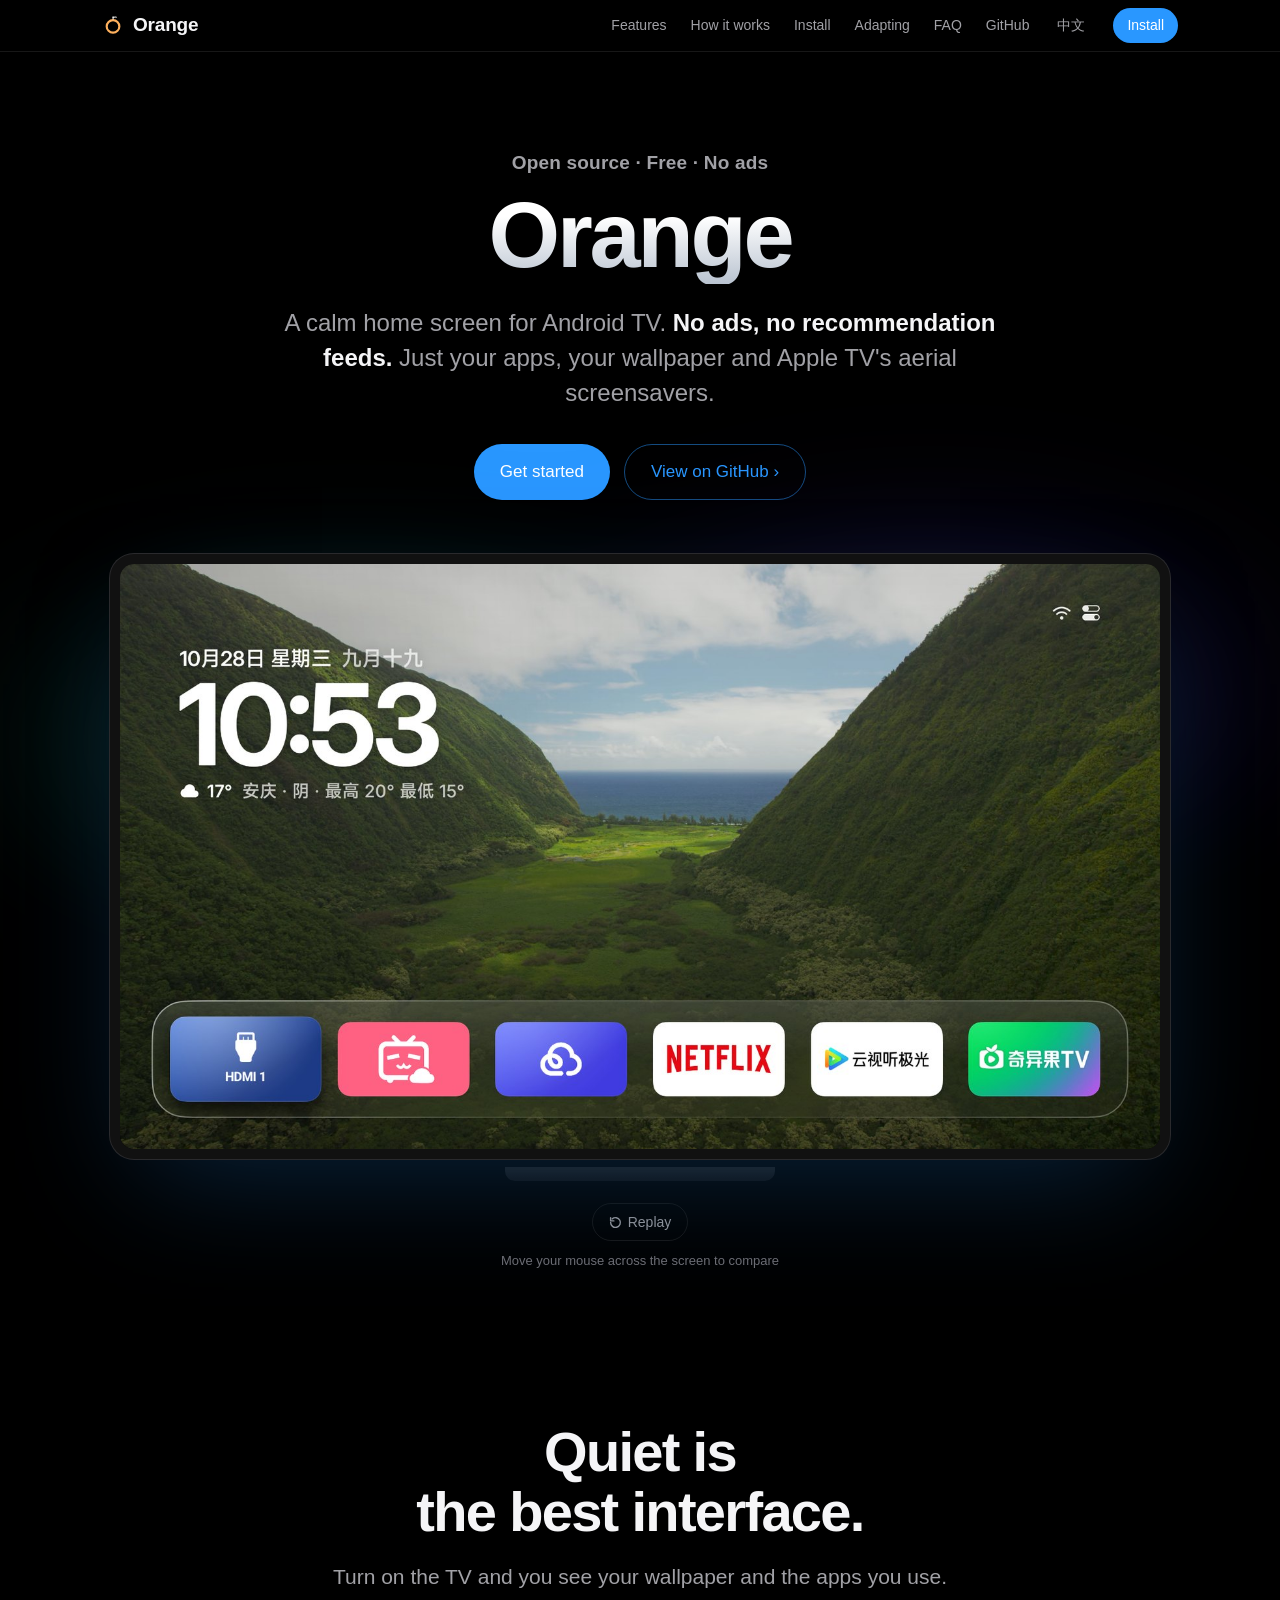
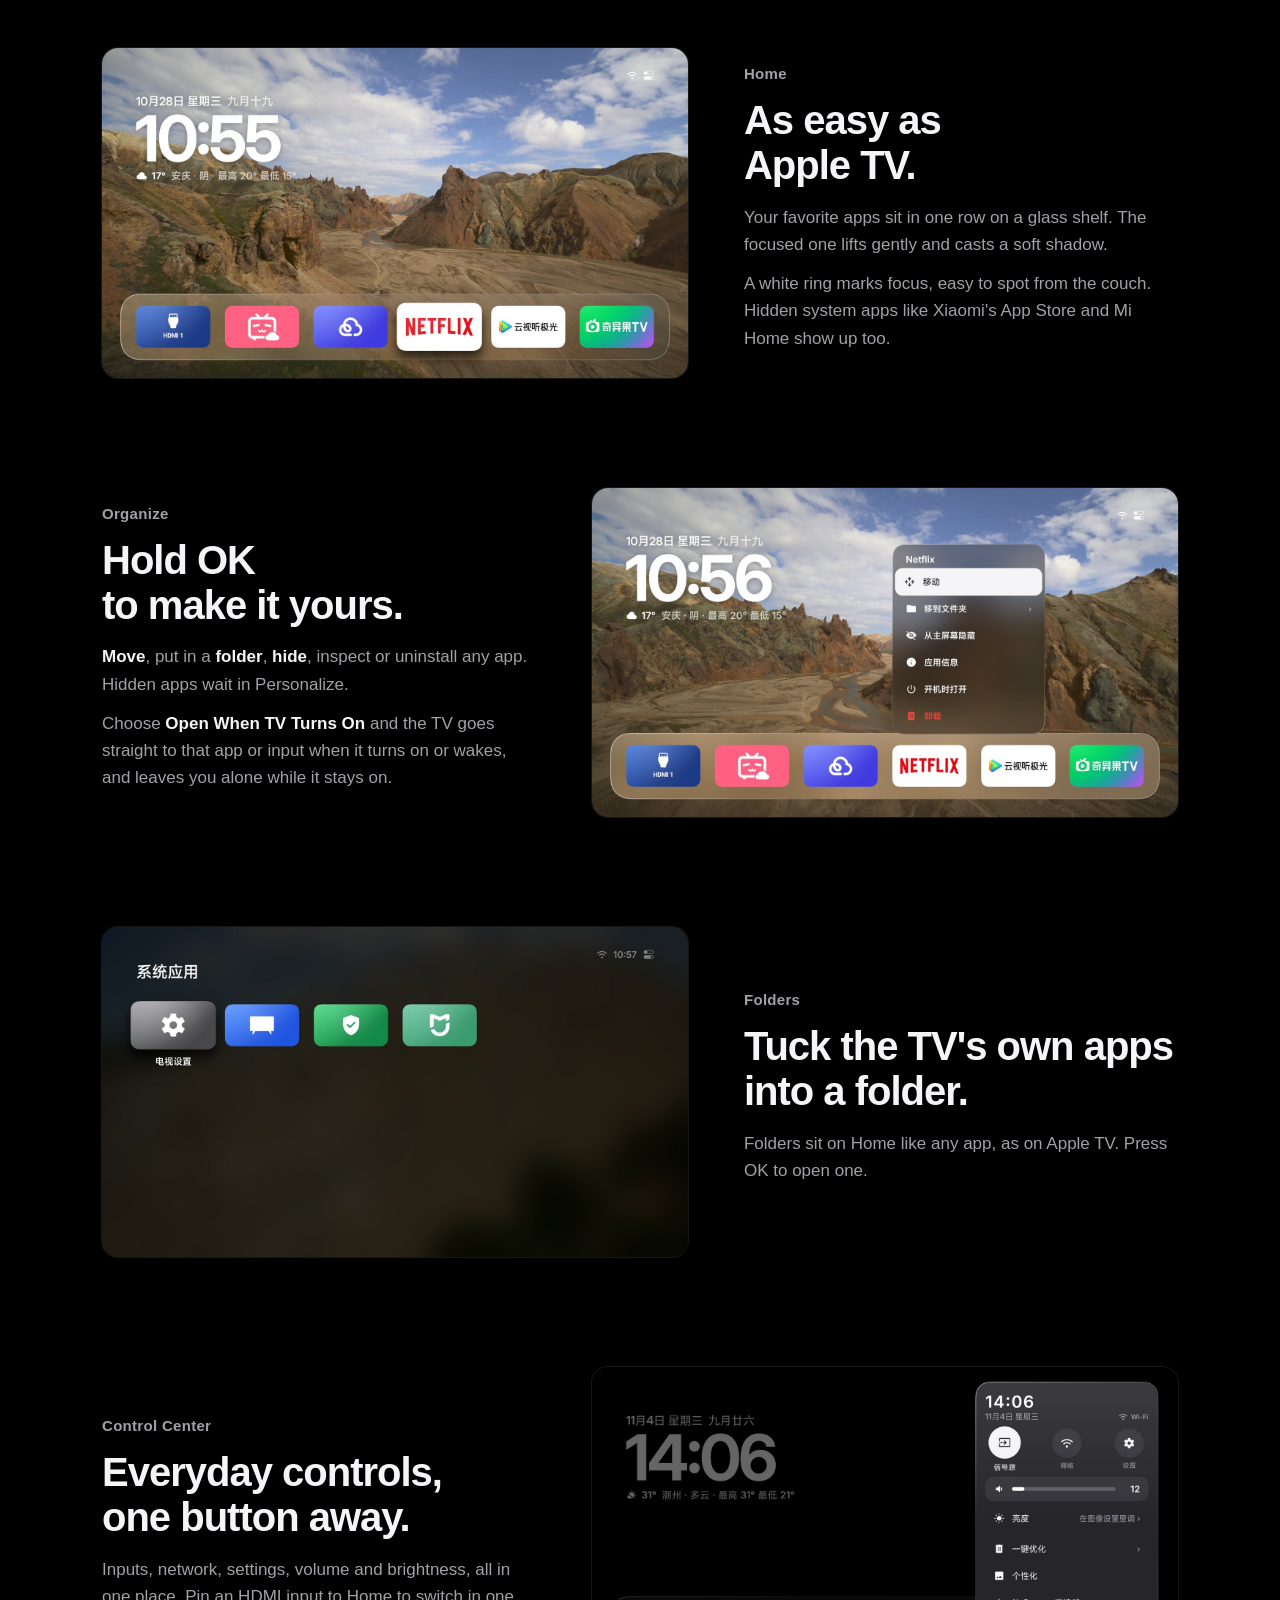
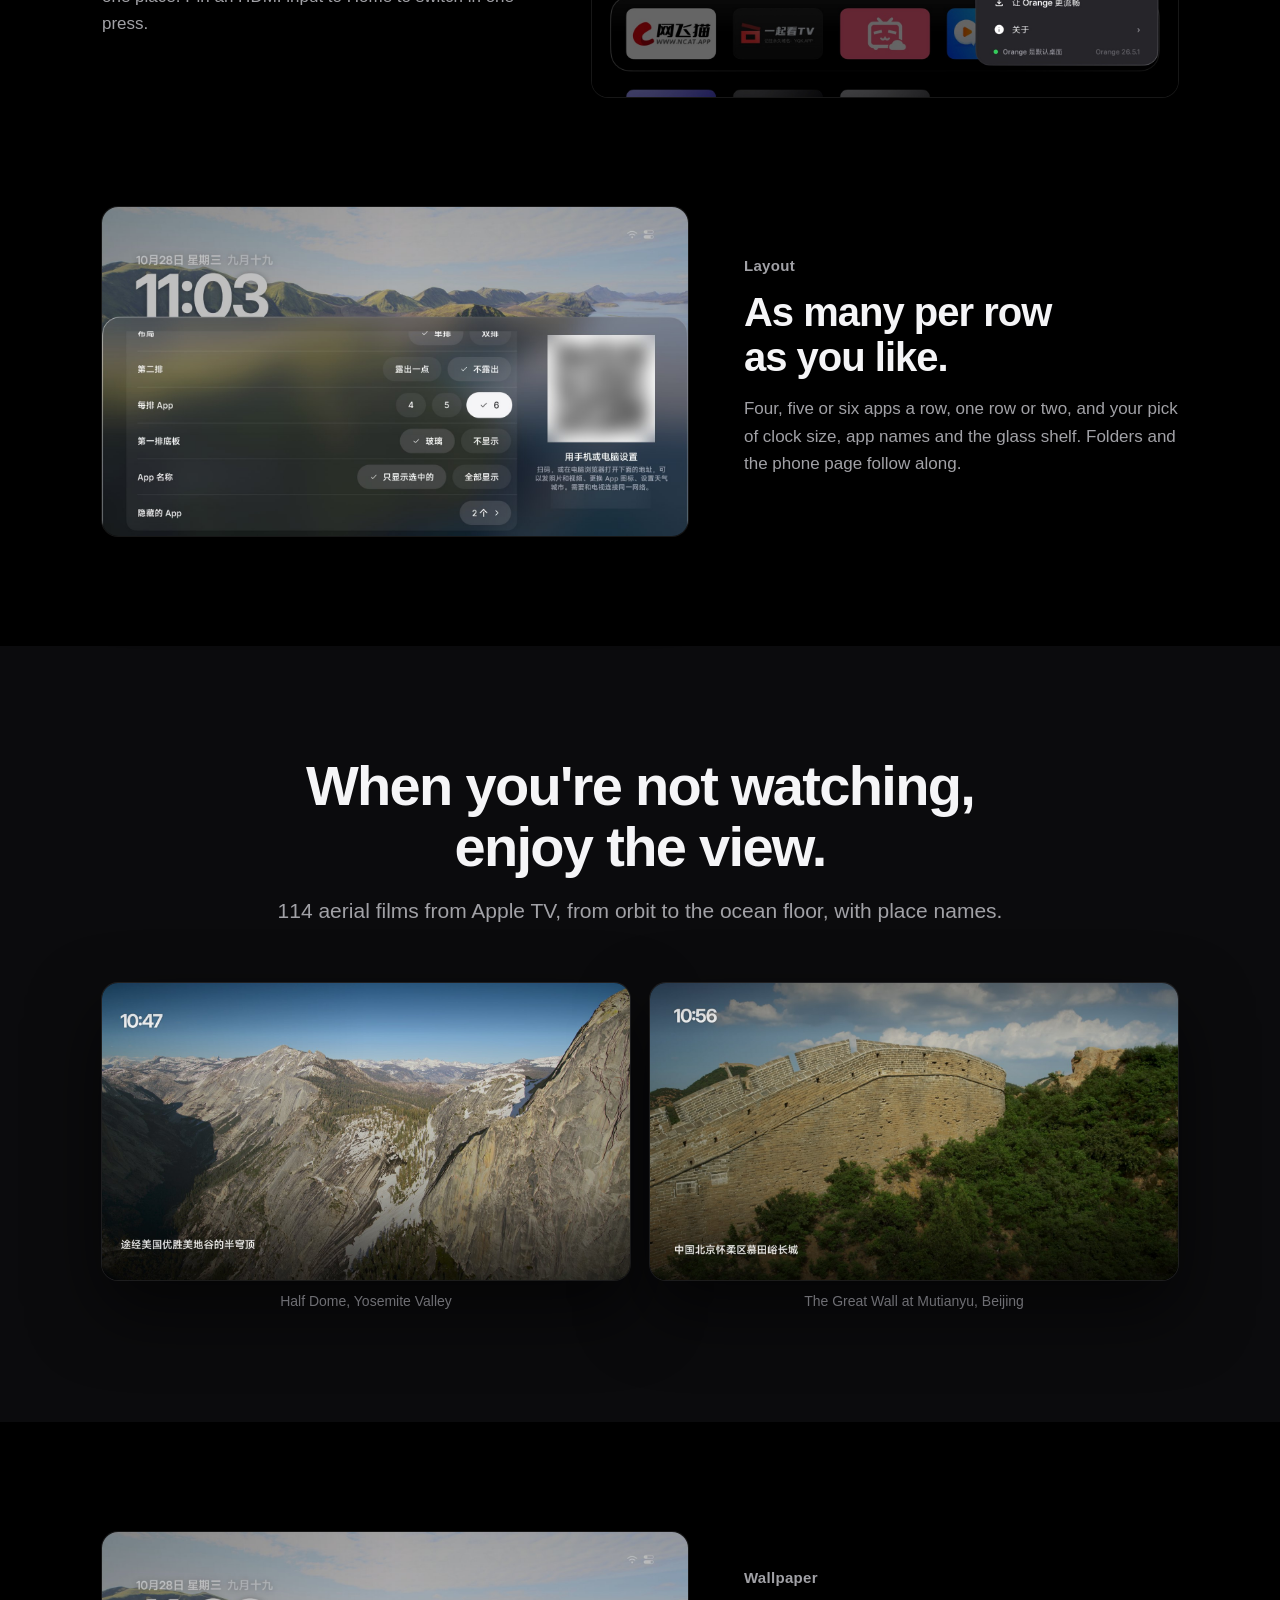
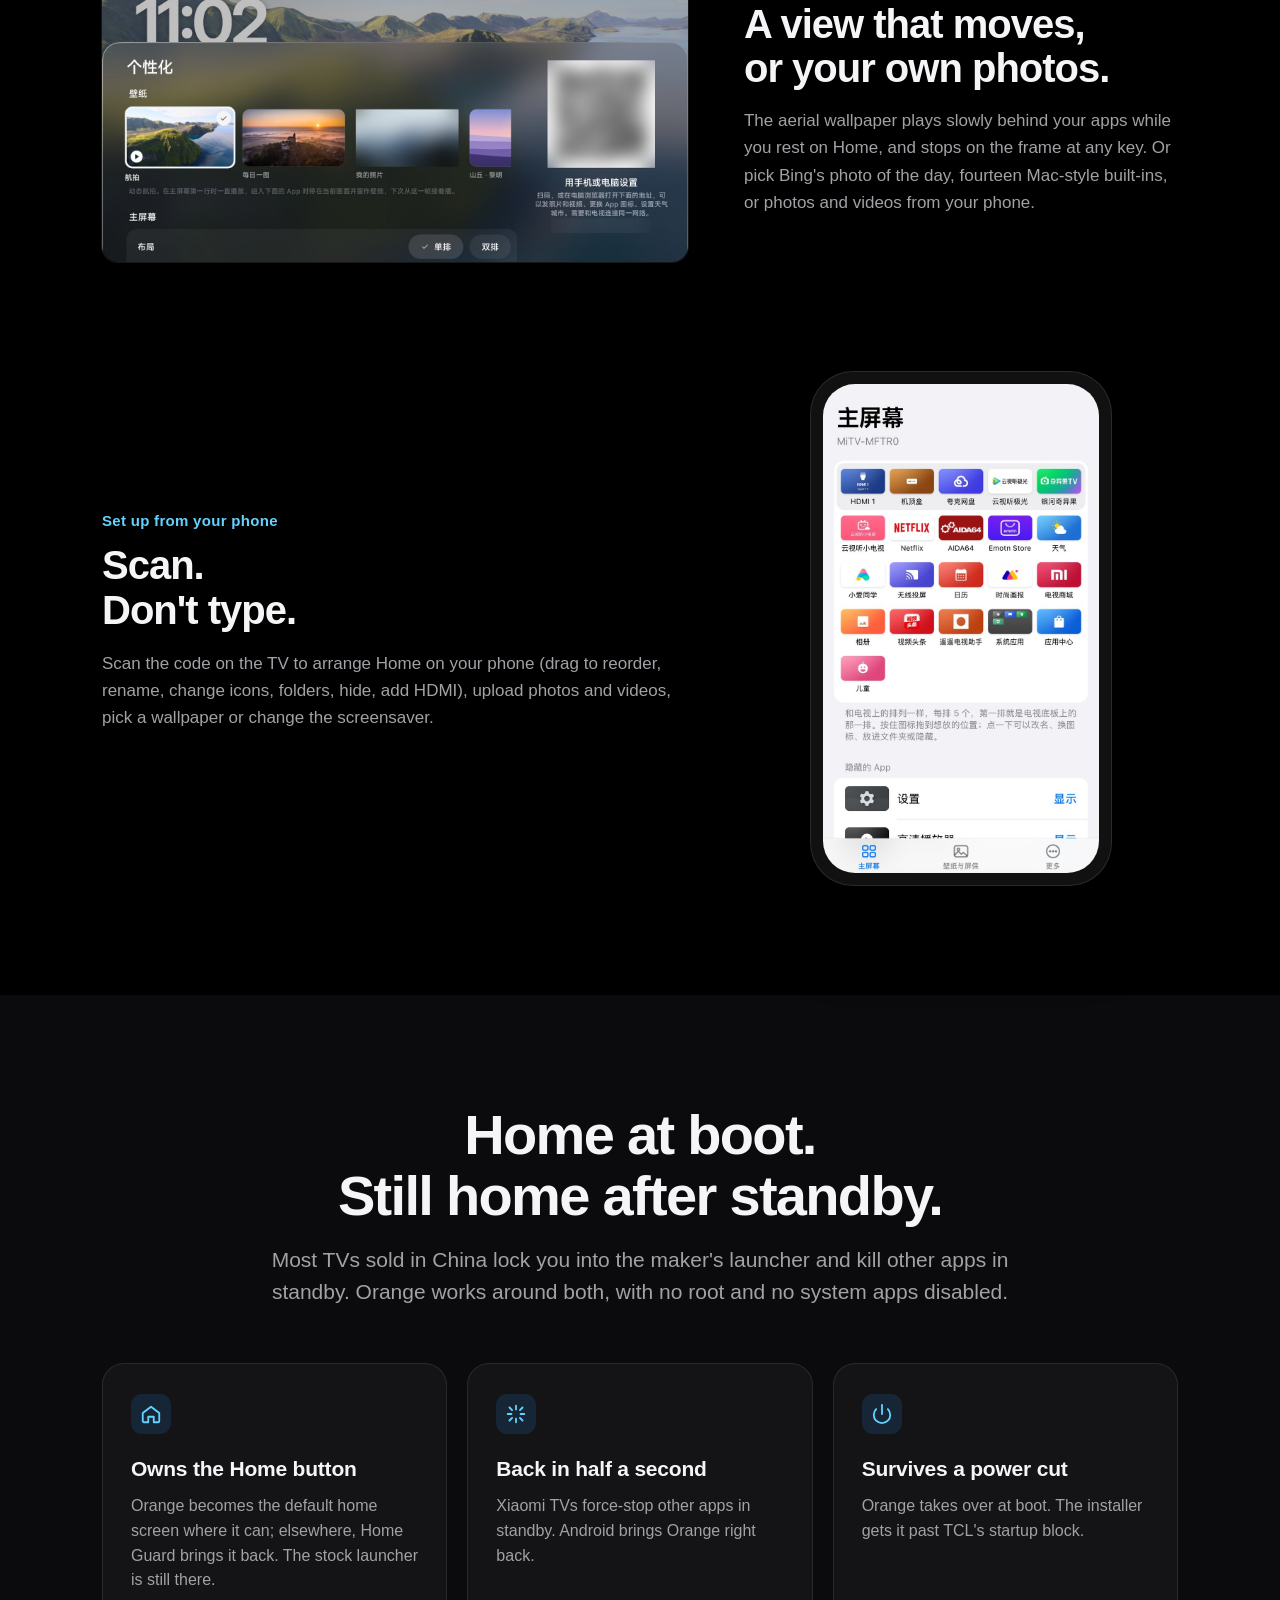
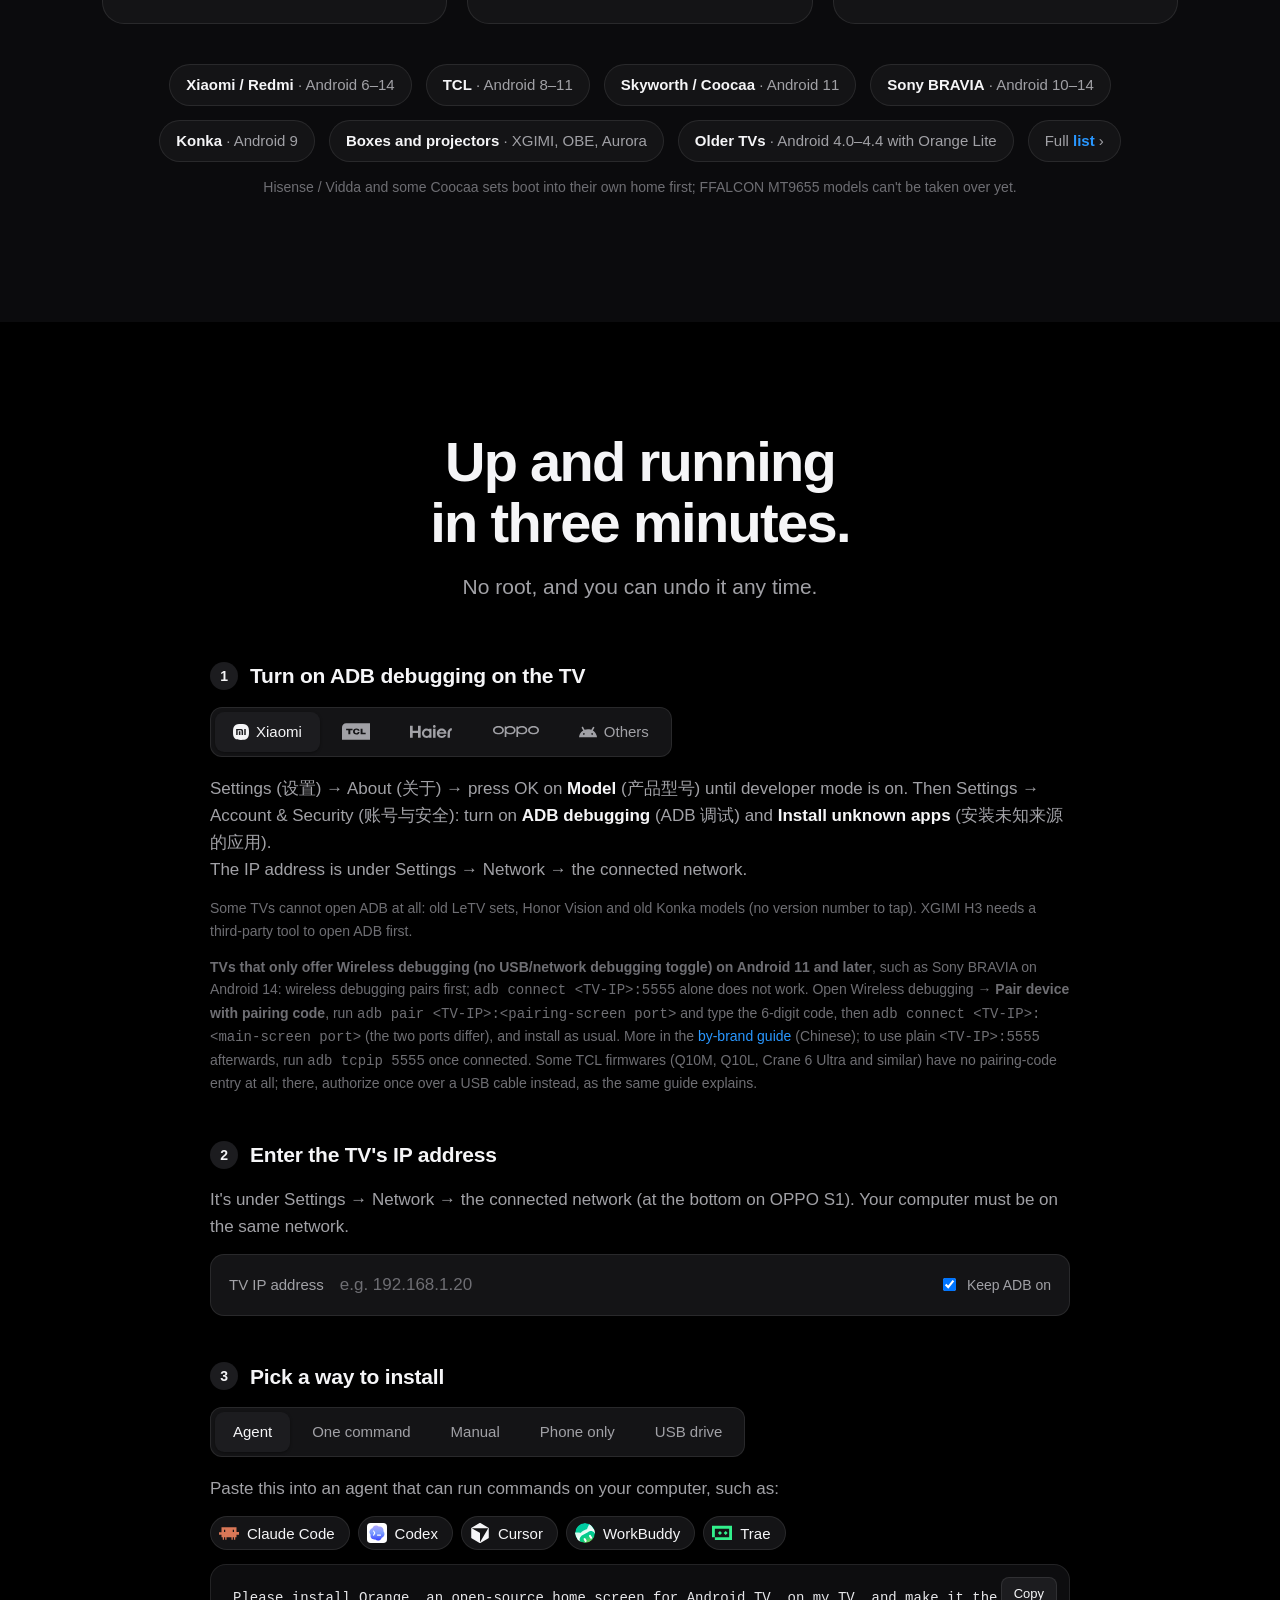
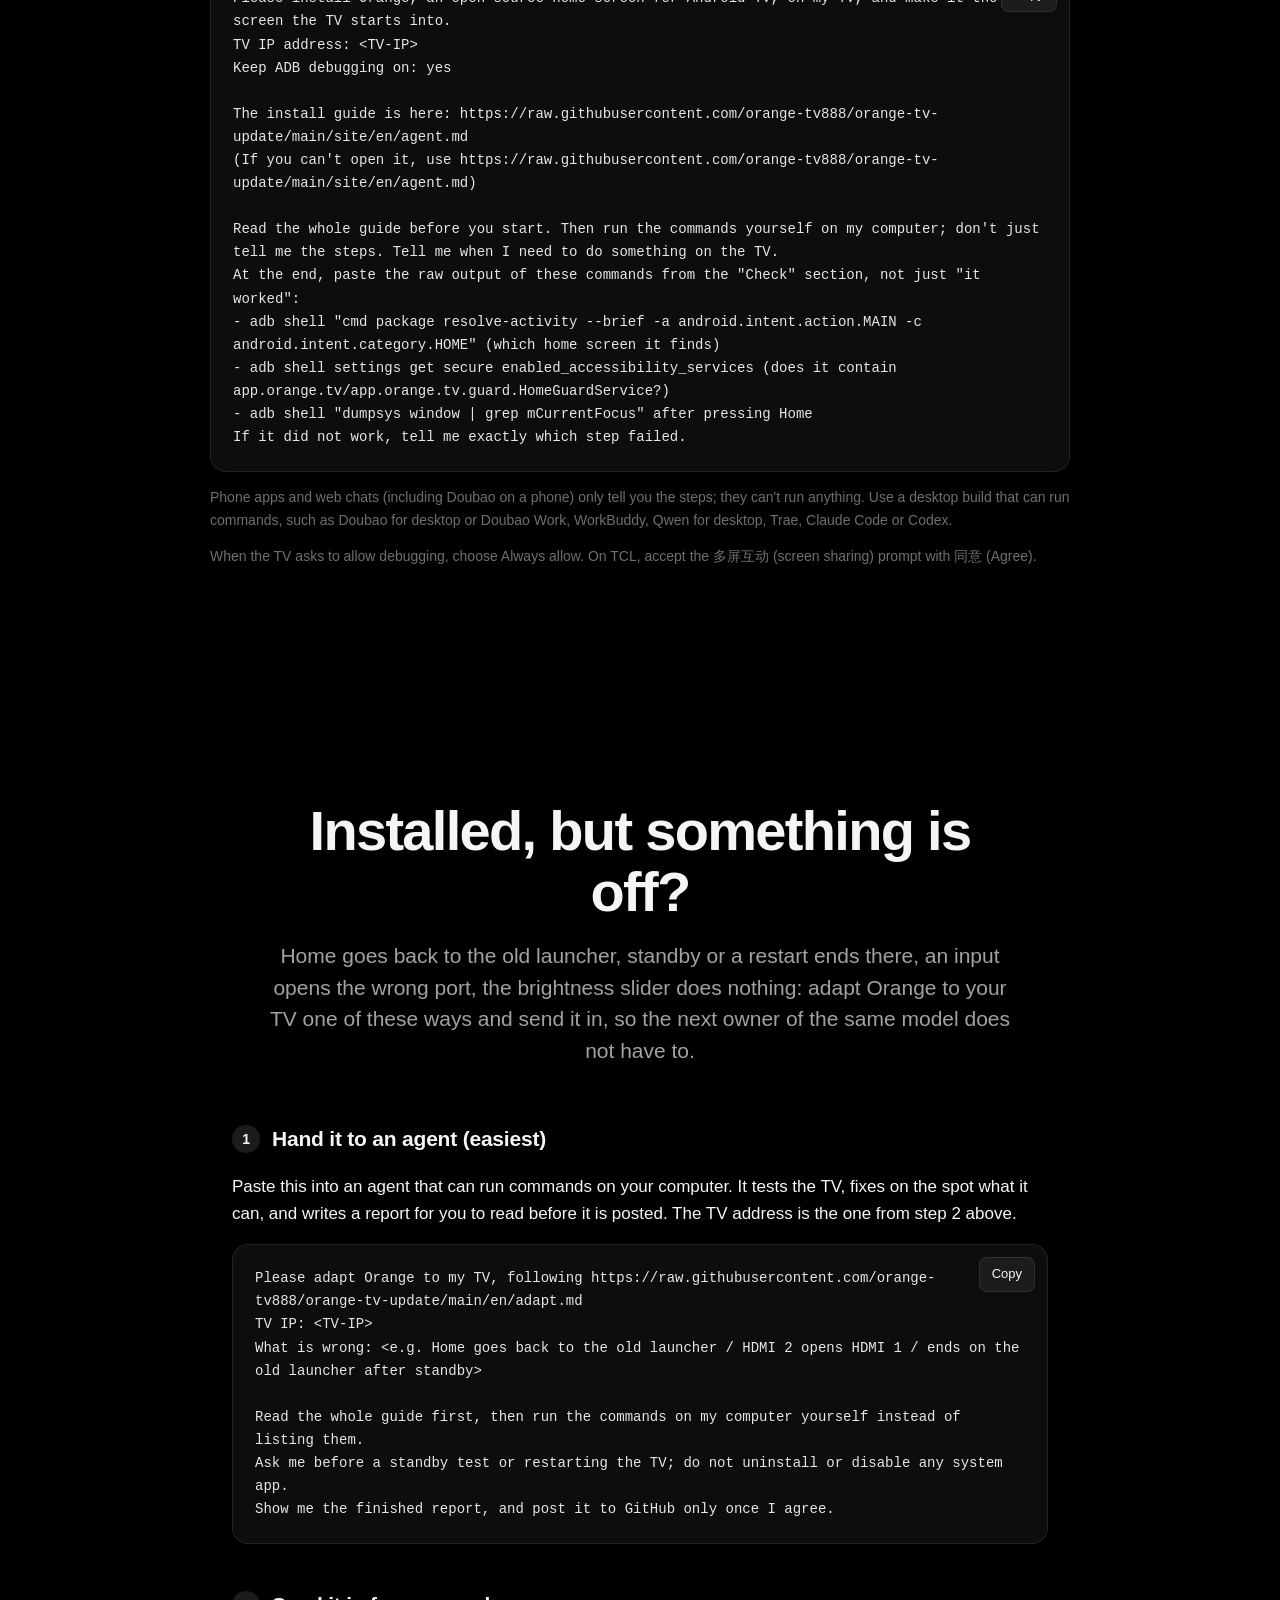
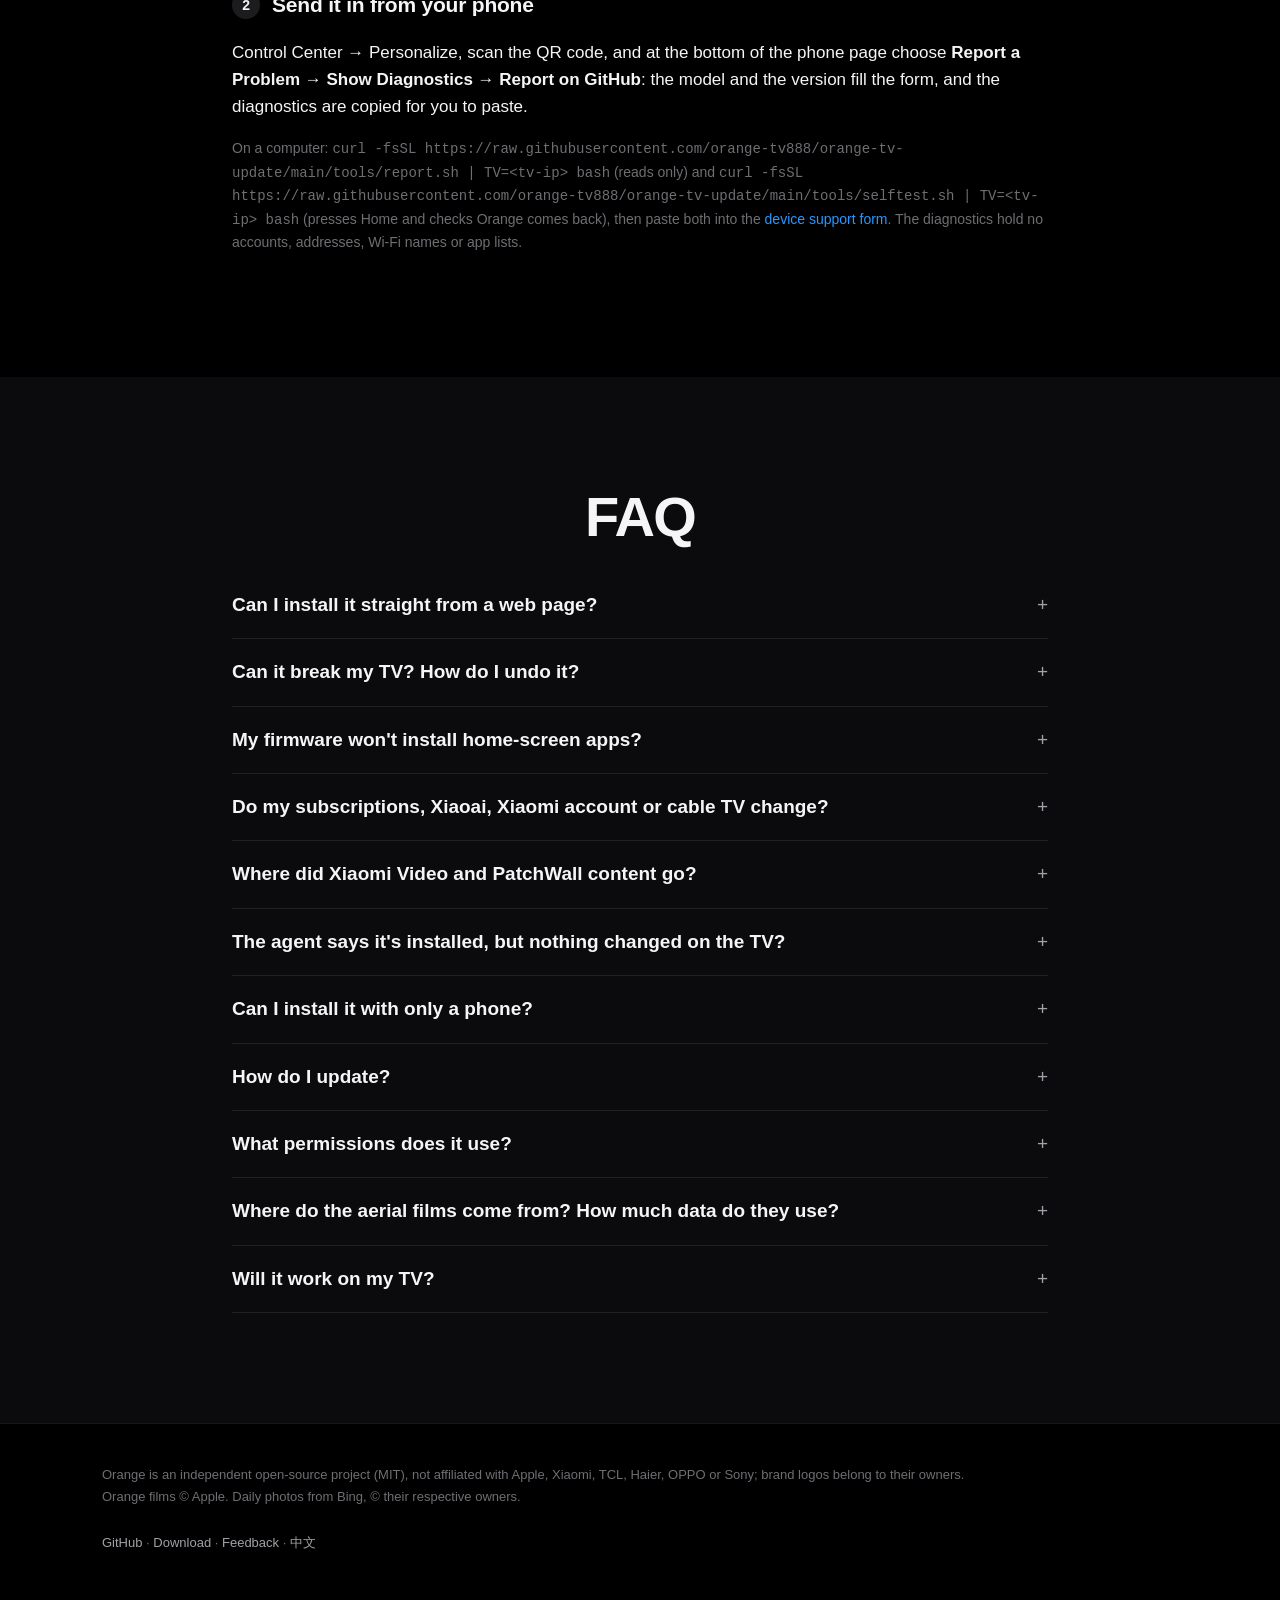
==== site/index.html @ b5b3d574 "Publish Orange: add Release workflow + public install docs and scripts Makes this repository self-co" ====
<!doctype html>
<html lang="zh-CN">
<head>
<meta charset="utf-8">
<meta name="viewport" content="width=device-width, initial-scale=1, viewport-fit=cover">
<script>
  // Open the page in the browser's language, unless the visitor picked one with the switcher.
  (function () {
    if (/bot|crawl|spider|slurp/i.test(navigator.userAgent)) return;
    var saved; try { saved = localStorage.getItem('orange-lang'); } catch (e) {}
    var lang = (navigator.languages && navigator.languages[0]) || navigator.language || '';
    if (saved ? saved === 'en' : !/^zh/i.test(lang)) location.replace('en/' + location.hash);
  })();
</script>
<title>Orange · 给国产电视的一块干净桌面</title>
<meta name="description" content="参照 tvOS 设计的开源 Android TV 桌面。没有广告，没有推荐流，只有你的 App、你的壁纸和航拍屏保。支持小米、TCL、创维、索尼等国产电视和盒子，开机自动接管。">
<meta property="og:title" content="Orange · 给国产电视的一块干净桌面">
<meta property="og:description" content="参照 tvOS 设计的开源电视桌面，没有广告，开机自动接管。">
<meta property="og:image" content="img/home.jpg?v=165">
<meta name="theme-color" content="#000000">
<link rel="icon" href="favicon.svg" type="image/svg+xml">
<link rel="stylesheet" href="style.css?v=12">
</head>
<body>

<nav>
  <div class="wrap">
    <a class="brand" href="#top" aria-label="Orange"><svg width="22" height="22" viewBox="0 0 32 32" aria-hidden="true"><path d="M6.84 18.01a9.19 9.19 0 1 0 18.38 0a9.19 9.19 0 1 0 -18.38 0" fill="none" stroke="#FEB05D" stroke-width="3.14"/><path d="M16.12 7.4V4.07" fill="none" stroke="#EEEDEB" stroke-width="1.68" stroke-linecap="round"/><path d="M16.12 5.01c.76-.47 1.88-.6 2.99-.6.89 0 1.47.09 1.78.2" fill="none" stroke="#EEEDEB" stroke-width="1.68" stroke-linecap="round"/></svg> Orange</a>
    <div class="links">
      <a href="#features">功能</a>
      <a href="#how">接管原理</a>
      <a href="#install">安装</a>
      <a href="#adapt">适配</a>
      <a href="#faq">常见问题</a>
      <a href="voices/">用户评价</a>
      <a href="https://github.com/orange-tv888/orange-tv-update">GitHub</a>
    </div>
    <a class="lang" href="en/" data-lang="en" hreflang="en" lang="en">English</a>
    <a class="cta" href="#install">安装</a>
  </div>
</nav>

<header class="hero" id="top">
  <div class="wrap">
    <p class="eyebrow">开源 · 免费 · 无广告</p>
    <h1>Orange</h1>
    <p class="lede">给国产电视的一块干净桌面。<strong>没有广告，没有推荐流</strong>，只有你的 App、壁纸和 Apple TV 航拍屏保。</p>
    <div class="actions">
      <a class="btn primary" href="#install">开始安装</a>
      <a class="btn ghost" href="https://github.com/orange-tv888/orange-tv-update">在 GitHub 查看 ›</a>
    </div>
    <div class="tv reveal">
      <div class="glow"></div>
      <div class="screen compare" id="compare" role="slider" tabindex="0" aria-label="电视自带的桌面和 Orange 的对比，左右移动查看" aria-valuemin="0" aria-valuemax="100" aria-valuenow="0">
        <img class="before" src="img/stock-xiaomi.jpg?v=3" alt="电视自带的桌面：满屏剧集推荐、会员和限免角标" width="1600" height="900">
        <div class="after"><img src="img/home.jpg?v=165" alt="Orange 首页：夏威夷威马努山谷的航拍壁纸，玻璃底板上一排六个 App" width="1600" height="900"></div>
        <div class="divider" aria-hidden="true"><span class="knob"><svg width="20" height="20" viewBox="0 0 24 24" fill="none" stroke="currentColor" stroke-width="2.4" stroke-linecap="round" stroke-linejoin="round"><path d="M9 6l-6 6 6 6M15 6l6 6-6 6"/></svg></span></div>
      </div>
      <div class="stand"></div>
      <div class="compare-legend">
        <button type="button" class="replay"><svg width="13" height="13" viewBox="0 0 24 24" fill="none" stroke="currentColor" stroke-width="2.6" stroke-linecap="round" stroke-linejoin="round" aria-hidden="true"><path d="M3 12a9 9 0 1 0 3-6.7"/><path d="M3 3v6h6"/></svg>再看一遍</button>
        <span class="compare-hint">在画面上左右移动鼠标对比</span>
      </div>
    </div>
  </div>
</header>

<section id="features">
  <div class="wrap">
    <div class="head reveal">
      <h2>安静，<br>是最好的界面。</h2>
      <p>打开电视，只有壁纸和你常用的 App。</p>
    </div>

    <div class="feature reveal">
      <div class="shot"><img src="img/focus.jpg?v=165" alt="冰岛兰德曼纳劳卡的航拍壁纸前，第一排选中了 Netflix" loading="lazy" width="1600" height="900"></div>
      <div>
        <p class="kicker">首页</p>
        <h3>像 Apple TV<br>一样顺手。</h3>
        <p>常用的 App 排成一排，放在玻璃底板上。选中时轻轻浮起，下面有一层阴影。</p>
        <p>选中的 App 有一圈白边，坐在沙发上也看得清。「应用中心」「米家」这类藏起来的系统 App 也都在。</p>
      </div>
    </div>

    <div class="feature flip reveal">
      <div class="shot"><img src="img/menu.jpg?v=165" alt="长按菜单：移动、移到文件夹、从主屏幕隐藏、应用信息、开机时打开、卸载" loading="lazy" width="1600" height="900"></div>
      <div>
        <p class="kicker">整理</p>
        <h3>长按一下，<br>想怎么排就怎么排。</h3>
        <p>长按 OK 键：<strong>移动</strong>、<strong>移到文件夹</strong>、<strong>隐藏</strong>、查看信息、卸载。隐藏的 App 可以在「个性化」里找回。</p>
        <p>选「<strong>开机时打开</strong>」，电视开机或待机醒来就直接进这个 App 或信号源，一直开着时不会再跳。</p>
      </div>
    </div>

    <div class="feature reveal">
      <div class="shot"><img src="img/folder.jpg?v=165" alt="打开的文件夹：系统应用" loading="lazy" width="1600" height="900"></div>
      <div>
        <p class="kicker">文件夹</p>
        <h3>系统自带的 App，<br>收进一个文件夹。</h3>
        <p>和 Apple TV 一样，文件夹放在首页里，按一下打开。</p>
      </div>
    </div>

    <div class="feature flip reveal">
      <div class="shot"><img src="img/control-center.jpg?v=165" alt="控制中心：信号源、网络、设置、音量和亮度" loading="lazy" width="1600" height="900"></div>
      <div>
        <p class="kicker">控制中心</p>
        <h3>常用开关，<br>一键就到。</h3>
        <p>信号源、网络、设置、音量、亮度都在这里。HDMI 还能固定到首页，一键切换。</p>
      </div>
    </div>

    <div class="feature reveal">
      <div class="shot"><img src="img/columns.jpg?v=165" alt="个性化的主屏幕设置：每排 App 选了 6 个" loading="lazy" width="1600" height="900"></div>
      <div>
        <p class="kicker">布局</p>
        <h3>一排放几个，<br>你说了算。</h3>
        <p>每排 4、5 或 6 个 App，单排或双排，时钟大小、App 名称、第一排底板也都能改。文件夹和手机上的整理页跟着一起变。</p>
      </div>
    </div>
  </div>
</section>

<section class="alt">
  <div class="wrap">
    <div class="head reveal">
      <h2>空闲的时候，<br>把客厅交给风景。</h2>
      <p>114 段 Apple TV 航拍影片，从太空到海底，还会标出地名。</p>
    </div>
    <div class="gallery reveal">
      <figure>
        <div class="shot"><img src="img/screensaver-aerial.jpg?v=165" alt="航拍屏保：途经美国优胜美地谷的半穹顶" loading="lazy" width="1600" height="900"></div>
        <figcaption>美国优胜美地谷的半穹顶</figcaption>
      </figure>
      <figure>
        <div class="shot"><img src="img/screensaver-aerial-2.jpg?v=165" alt="航拍屏保：中国北京怀柔区慕田峪长城" loading="lazy" width="1600" height="900"></div>
        <figcaption>北京怀柔慕田峪长城</figcaption>
      </figure>
    </div>
  </div>
</section>

<section>
  <div class="wrap">
    <div class="feature reveal">
      <div class="shot"><img src="img/wallpaper.jpg?v=165" alt="个性化面板：壁纸选了航拍" loading="lazy" width="1600" height="900"></div>
      <div>
        <p class="kicker">壁纸</p>
        <h3>会动的风景，<br>或者你的照片。</h3>
        <p>航拍壁纸停在主屏幕时在 App 后面慢慢播放，按任意键停在当前画面。也可以选必应每日一图、14 张 Mac 风格的内置壁纸，或者从手机传的照片和视频。</p>
      </div>
    </div>
    <div class="phone-row reveal" style="margin-top:110px">
      <div>
        <p class="kicker">用手机设置</p>
        <h3 class="sub">扫一下，<br>不用遥控器打字。</h3>
        <p class="muted">扫电视上的二维码，在手机上整理主屏幕（拖动排序、改名、换图标、文件夹、隐藏、加 HDMI），还能传照片和视频、选壁纸、换屏保。</p>
      </div>
      <div class="phone"><img src="img/phone.jpg?v=147" alt="手机设置页的主屏幕标签：和电视一样的图标网格" loading="lazy" width="780" height="1384"></div>
    </div>
  </div>
</section>

<section class="alt" id="how">
  <div class="wrap">
    <div class="head reveal">
      <h2>开机就是它。<br>待机也赶不走。</h2>
      <p>国产电视只认自家桌面，待机还会清理第三方 App。Orange 不用 root，也不停用系统应用。</p>
    </div>
    <div class="grid3 reveal">
      <div class="tile">
        <div class="ic"><svg width="22" height="22" viewBox="0 0 24 24" fill="none" stroke="currentColor" stroke-width="2" stroke-linecap="round" stroke-linejoin="round"><path d="M3 11l9-7 9 7v9a1 1 0 0 1-1 1h-5v-6h-6v6H4a1 1 0 0 1-1-1z"/></svg></div>
        <h4>接管 HOME 键</h4>
        <p>能设成默认桌面就设；不行就由桌面守护把它拉回来。原来的桌面也还在。</p>
      </div>
      <div class="tile">
        <div class="ic"><svg width="22" height="22" viewBox="0 0 24 24" fill="none" stroke="currentColor" stroke-width="2" stroke-linecap="round" stroke-linejoin="round"><path d="M12 3v4M12 17v4M4.9 4.9l2.8 2.8M16.3 16.3l2.8 2.8M3 12h4M17 12h4M4.9 19.1l2.8-2.8M16.3 7.7l2.8-2.8"/></svg></div>
        <h4>被杀后 0.5 秒复活</h4>
        <p>小米待机会强停第三方 App，Orange 会马上被系统拉起来。</p>
      </div>
      <div class="tile">
        <div class="ic"><svg width="22" height="22" viewBox="0 0 24 24" fill="none" stroke="currentColor" stroke-width="2" stroke-linecap="round" stroke-linejoin="round"><path d="M12 2v10"/><path d="M18.4 6.6a9 9 0 1 1-12.8 0"/></svg></div>
        <h4>断电重启也是它</h4>
        <p>开机自动接管。TCL 的自启拦截，安装脚本会帮你放行。</p>
      </div>
    </div>
    <div class="devices reveal">
      <span class="chip"><b>小米 / Redmi</b> · Android 6–14</span>
      <span class="chip"><b>TCL</b> · Android 8–11</span>
      <span class="chip"><b>创维 / 酷开</b> · Android 11</span>
      <span class="chip"><b>索尼 BRAVIA</b> · Android 10–14</span>
      <span class="chip"><b>康佳</b> · Android 9</span>
      <span class="chip"><b>盒子和投影仪</b> · 极米、大眼橙、极光盒子</span>
      <span class="chip"><b>老电视</b> · Android 4.0–4.4 用 Orange Lite</span>
      <a class="chip chip-link" href="https://github.com/orange-tv888/orange-tv-update#支持的机型">完整<b>机型列表</b> ›</a>
    </div>
    <p class="note devices-note reveal">海信 / Vidda 和部分酷开开机会先进原桌面，雷鸟 MT9655 机型暂时接管不了。</p>
  </div>
</section>

<section id="install">
  <div class="wrap">
    <div class="head reveal">
      <h2>三分钟装好。</h2>
      <p>不用 root，随时能还原。</p>
    </div>

    <div class="install reveal">
      <h3 class="step"><span>1</span>在电视上打开 ADB 调试</h3>
      <div class="tabs" role="tablist" data-tabs="brand">
        <button role="tab" aria-selected="true" data-tab="xiaomi"><i class="logo xiaomi" aria-hidden="true"></i>小米</button>
        <button role="tab" aria-selected="false" data-tab="tcl" aria-label="TCL"><i class="logo tcl" aria-hidden="true"></i></button>
        <button role="tab" aria-selected="false" data-tab="haier" aria-label="海尔"><i class="logo haier" aria-hidden="true"></i></button>
        <button role="tab" aria-selected="false" data-tab="oppo" aria-label="OPPO"><i class="logo oppo" aria-hidden="true"></i></button>
        <button role="tab" aria-selected="false" data-tab="other"><i class="logo android" aria-hidden="true"></i>其他</button>
      </div>
      <div class="panel on" data-panel="xiaomi"><p>设置 → 关于 → 连续按 <b>产品型号</b>，进入开发者模式；再到 设置 → 账号与安全，打开 <b>ADB 调试</b> 和 <b>安装未知来源的应用</b>。<br>IP 在 设置 → 网络 → 已连接的网络 里。</p></div>
      <div class="panel" data-panel="tcl"><p>设置 → 关于 → <b>本机信息</b>，快速按遥控器 <b>上下左右</b>，在底部出现的「更多」里打开 <b>ADB</b>。<br>IP 在 设置 → 网络 → 已连接的网络 里。</p></div>
      <div class="panel" data-panel="haier"><p>按<b>电视机身上</b>的信号源键，弹出信号源菜单后，用遥控器按 <b>左左上右</b>，进入「海尔工厂菜单」，把 <b>ADB 调试开关</b> 设为开。只改这一项，别动其他选项。<br>IP 在 设置 → 网络 → 已连接的网络 里。</p></div>
      <div class="panel" data-panel="oppo"><p>设置 → 系统 → 关于本机 → <b>设备型号</b>，按 <b>上上右右</b> 再按确认；然后到 设置 → 系统 → <b>开发者选项</b>，打开 <b>USB 调试</b>（有的机型叫「ADB 调试」）。<br>IP 在 设置 → 网络 → 已连接的网络 <b>最下面</b>。</p></div>
      <div class="panel" data-panel="other"><p>设置 → 设备偏好设置 → 关于 → 连按 <b>内部版本号</b>（Build，不是「Android 版本」）7 次，再在开发者选项里打开 <b>USB 调试</b>。<br>IP 在 设置 → 网络 → 已连接的网络 里。</p></div>
      <p class="note">老乐视、荣耀智慧屏、老康佳（看不到版本号）等机型打不开 ADB。极米 H3 需先用第三方工具打开 ADB，见机型说明。</p>
      <p class="note"><b>只有无线调试、没有 USB 调试 / 网络调试（ADB 调试）开关的 Android 11+ 电视</b>（例如索尼 BRAVIA 的 Android 14）：第一次要先配对，不能直接 <code>adb connect &lt;电视IP&gt;:5555</code>。打开 无线调试 → <b>使用配对码配对设备</b>，运行 <code>adb pair &lt;电视IP&gt;:&lt;配对屏端口&gt;</code> 并输入 6 位配对码，再 <code>adb connect &lt;电视IP&gt;:&lt;无线调试主页端口&gt;</code>（两组端口不一样），然后照常安装。详见 <a href="https://github.com/orange-tv888/orange-tv-update/blob/main/docs/devices/adb-by-brand.md">分品牌说明</a>；装好后想以后直接用 <code>&lt;电视IP&gt;:5555</code>，连上时再运行一次 <code>adb tcpip 5555</code>。部分 TCL 固件（Q10M、Q10L、鹤 6 Ultra 等）没有配对码入口，只能先用数据线连电脑授权，同一份分品牌说明里有写。</p>

      <h3 class="step"><span>2</span>填上电视 IP</h3>
      <p class="hint">在电视的 设置 → 网络 → 已连接的网络 里（OPPO S1 在这一页最下面）。电脑要和电视连同一个网络。</p>
      <div class="field">
        <label for="ip">电视 IP</label>
        <input id="ip" inputmode="decimal" autocomplete="off" spellcheck="false" placeholder="例如 192.168.1.20">
        <label class="opt"><input type="checkbox" id="keep" checked> 保持 ADB 常开</label>
      </div>

      <h3 class="step"><span>3</span>选一种方式安装</h3>
      <div class="tabs" role="tablist" data-tabs="method">
        <button role="tab" aria-selected="true" data-tab="agent">交给 Agent</button>
        <button role="tab" aria-selected="false" data-tab="cli">一行命令</button>
        <button role="tab" aria-selected="false" data-tab="manual">手动</button>
        <button role="tab" aria-selected="false" data-tab="phone">只用手机</button>
        <button role="tab" aria-selected="false" data-tab="usb">U 盘</button>
      </div>

      <div class="panel on" data-panel="agent">
        <p>复制给能在电脑上运行命令的 Agent，比如：</p>
        <ul class="agents">
          <li><img src="img/agents/workbuddy.svg" alt="" width="20" height="20">WorkBuddy</li>
          <li><img src="img/agents/doubao.svg" alt="" width="20" height="20">豆包电脑版</li>
          <li><img src="img/agents/qwen.svg" alt="" width="20" height="20">千问电脑版</li>
          <li><img src="img/agents/trae.svg" alt="" width="20" height="20">Trae</li>
          <li><img src="img/agents/claude-code.svg" alt="" width="20" height="20">Claude Code</li>
          <li><img src="img/agents/codex.svg" alt="" width="20" height="20">Codex</li>
        </ul>
        <div class="code"><button class="copy" data-copy="prompt">复制</button><pre id="prompt"></pre></div>
        <p class="note">手机上的豆包、网页版聊天只会把步骤告诉你，不会自己执行。要用能在电脑上跑命令的版本：豆包电脑版或豆包工作版、WorkBuddy、千问电脑版、Trae、Claude Code、Codex 等。手机 App 和网页版聊天装不了。</p>
      </div>

      <div class="panel" data-panel="cli">
        <p>在 macOS 或 Linux 终端里运行，没有 adb 会自动下载。Windows 请交给 Agent。</p>
        <div class="code"><button class="copy" data-copy="cmd">复制</button><pre id="cmd"></pre></div>
        <p class="note">只有无线调试的电视要先配对：有配对码入口的，运行前设好 <code>ADB_PAIR</code>、<code>ADB_CODE</code>、<code>ADB_CONNECT</code> 三个变量（写法见 README），脚本会自动配对并切回 5555；没有配对码入口的（TCL Q10M、Q10L、鹤 6 Ultra 等）先按<a href="https://github.com/orange-tv888/orange-tv-update/blob/main/docs/devices/adb-by-brand.md">分品牌说明</a>用数据线连一次、运行 <code>adb tcpip 5555</code>。</p>
      </div>

      <div class="panel" data-panel="manual">
        <p>先下载 <a href="https://raw.githubusercontent.com/orange-tv888/orange-tv-update/main/update/orange.apk"><b>orange.apk</b></a>，再运行：</p>
        <div class="code"><button class="copy" data-copy="manualcmd">复制</button><pre id="manualcmd"></pre></div>
        <p class="note">只有无线调试的电视（见第 1 步）分两种：<br><b>有配对码入口</b>（索尼 BRAVIA 的 Android 14 等）：先按第 1 步配对，连上后运行 <code>adb tcpip 5555</code>，命令的第一行才会是 5555；不运行的话，第一行要换成配对后无线调试主页上的 IP:端口。<br><b>没有配对码入口</b>（TCL Q10M、Q10L、鹤 6 Ultra 等）：按<a href="https://github.com/orange-tv888/orange-tv-update/blob/main/docs/devices/adb-by-brand.md">分品牌说明</a>用数据线把电视连到电脑，授权后运行一次 <code>adb tcpip 5555</code>；没走这一步时，命令第一行的 <code>:5555</code> 连不上。</p>
      </div>

      <div class="panel" data-panel="phone">
        <p>没有电脑时，可以用手机上的 ADB 工具：<b>甲壳虫 ADB 助手</b>、<b>超级小爱</b>，或应用商店里同类工具。</p>
        <ol>
          <li>手机和电视连同一个 Wi-Fi。</li>
          <li>按上面的第 1 步在电视上打开 ADB，IP 也按上面的位置找。</li>
          <li>手机连上电视：<code>&lt;电视IP&gt;:5555</code>，电视上选「始终允许」。</li>
          <li>在工具里安装 Orange（standard 版；装不上时试 guard 版），再按 <a href="agent.md">安装说明</a> 的 Windows 第 3 步逐条授权、第 6 步启动 App。</li>
        </ol>
        <p class="note">这些工具是用户反馈装过的，本仓库没有逐一实测。手机工具一般不能替你完成全部设置，装好后建议再用电脑或 Agent 跑一遍验收。</p>
      </div>

      <div class="panel" data-panel="usb">
        <p>不用电脑，也不用上面的第 1、2 步：把 APK 拷进 U 盘，插到电视上，用电视自带的文件管理器打开安装。</p>
        <ul>
          <li><a href="https://raw.githubusercontent.com/orange-tv888/orange-tv-update/main/update/orange.apk"><b>orange.apk</b></a>：Android 5.0 及以上装这个。</li>
          <li>guard 版（不声明桌面的那个）与 Orange Lite 暂不单独发布：需要时从源码跑 <code>./gradlew :app:assembleGuardRelease</code> 或 <code>:lite:assembleRelease</code>。</li>
        </ul>
        <p>装好后<b>按遥控器的主页键</b>：系统问「使用哪个应用」时选 <b>Orange</b>，再选「<b>始终</b>」，就设好了，原生 Android TV 一般是这样。</p>
        <p>直接回到原来的桌面、不问（国产电视大多这样）：从「我的应用」打开 Orange，它会弹出「设为主屏幕」，按里面的入口去电视设置里打开桌面守护（无障碍）和通知使用权。电视设置里没有这些入口时，Orange 只能当普通 App 从应用列表打开，要接管主页键就得用电脑或 Agent 设置一次（覆盖安装，设置不丢）。</p>
        <p class="note">只用 U 盘装时，按主页键、开机、待机醒来能不能回到 Orange，要看电视设置里有没有这几个入口；用电脑装最稳。以后升级可以在控制中心里点「有新版本」，也可以再用 U 盘装一次。</p>
        <p class="note">Orange Lite 外观和完整版一样，但没有桌面守护：装好后按主页键选 <b>Orange Lite</b>、再选「始终」；固件把主页键锁死在自家桌面时，只能从应用列表打开。也没有航拍壁纸、信号源磁贴和应用内升级（升级就是再装一次）。还原：设置 → 应用 → Orange Lite → 清除默认设置，或者卸载它。有问题请用<a href="https://github.com/orange-tv888/orange-tv-update/issues/new?template=device.yml">机型适配模板</a>反馈，标题写上 Lite。</p>
      </div>


      <p class="note">电视问是否允许调试时，选「始终允许」。TCL 会弹「多屏互动：正在发起应用推送」，选「同意」。</p>
    </div>
  </div>
</section>

<section id="adapt">
  <div class="wrap" style="max-width:860px">
    <div class="head reveal">
      <h2>装好了，但有地方不对？</h2>
      <p>按主页键回到原桌面、待机或开机后停在原桌面、信号源打开的口不对、亮度条没反应：选一种方式，把你的电视适配好，再交给作者，同型号的人以后就不用再折腾。</p>
    </div>
    <div class="install reveal">
      <h3 class="step"><span>1</span>交给 Agent（最省事）</h3>
      <p>复制给能在电脑上运行命令的 Agent。它会先自检，能改的当场改好，最后整理成一份报告，你看过再提交。电视 IP 用上面第 2 步填的。</p>
      <div class="code"><button class="copy" data-copy="adaptprompt">复制</button><pre id="adaptprompt"></pre></div>

      <h3 class="step"><span>2</span>用手机提交给作者</h3>
      <p>控制中心 → 个性化，用手机扫二维码，在手机页最下面 <b>反馈问题 → 显示诊断信息 → 去 GitHub 反馈</b>：型号和版本会自动填进表单，诊断信息自动复制，粘贴进去就行。没有 GitHub 账号时，把诊断信息发给有账号的朋友代发。</p>
      <p class="note">电脑上也可以自己跑：<code>curl -fsSL https://raw.githubusercontent.com/orange-tv888/orange-tv-update/main/tools/report.sh | TV=&lt;电视IP&gt; bash</code>（只读）和 <code>curl -fsSL https://raw.githubusercontent.com/orange-tv888/orange-tv-update/main/tools/selftest.sh | TV=&lt;电视IP&gt; bash</code>（按主页键等，看 Orange 能不能回来），把两份输出贴进<a href="https://github.com/orange-tv888/orange-tv-update/issues/new?template=device.yml">机型适配模板</a>。诊断信息不含账号、IP、Wi-Fi 名称和 App 列表。</p>
    </div>
  </div>
</section>

<section class="alt" id="faq">
  <div class="wrap" style="max-width:860px">
    <div class="head reveal" style="margin-bottom:24px"><h2>常见问题</h2></div>
    <div class="reveal">
      <details>
        <summary>能不能打开网页就直接装到电视上？</summary>
        <p>不能。网页连不上电视的 ADB。最省事的是上面的 Agent 提示词或一行命令。</p>
      </details>
      <details>
        <summary>会不会把电视弄坏？怎么还原？</summary>
        <p>不会。Orange 不动系统应用，只授予几项权限、改了桌面和屏保设置，这些都能撤销。最省事的还原方法是把下面这段直接发给 AI（和安装时一样，要用能在电脑上运行命令的版本），它会按<a href="agent.md">安装说明</a>的「还原」一节撤销全部改动，最后用主页键回到原来的桌面。想连 Orange 一起卸载，在提示词最后加一句「顺便卸载 Orange」。</p>
        <div class="code"><button class="copy" data-copy="restoreprompt">复制</button><pre id="restoreprompt"></pre></div>
        <p>自己动手也可以：把一行命令最后的 <code>bash</code> 换成 <code>bash -s restore</code>，也就是 <code>curl -fsSL https://raw.githubusercontent.com/orange-tv888/orange-tv-update/main/tools/install.sh | TV=&lt;电视IP&gt; bash -s restore</code>；最后加 <code>--uninstall</code> 会顺便卸载 Orange。不能运行 bash 的 Windows，逐条命令见<a href="agent.md">安装说明</a>。</p>
      </details>
      <details>
        <summary>提示固件不允许安装桌面类 App？</summary>
        <p>改装不声明桌面的版本：一行命令最后加 <code>-s guard</code>。guard 版不单独发布，需要时从源码跑 <code>./gradlew :app:assembleGuardRelease</code>。</p>
      </details>
      <details>
        <summary>会员、小爱同学、小米账号和有线电视受影响吗？</summary>
        <p>都不受影响。Orange 只换桌面：小米 / TCL 的会员、小爱同学、小米账号、有线电视都照常使用，原来的桌面也能从 App 列表打开。</p>
      </details>
      <details>
        <summary>小米影视、PatchWall 的内容去哪了？</summary>
        <p>从「桌面」磁贴进去就是原来的 PatchWall，推荐和会员内容都在。开机广告是固件播的，Orange 去不掉。</p>
      </details>
      <details>
        <summary>Agent 说装好了，电视上却没变？</summary>
        <p>有的 Agent 没运行命令就说成功了。让它按 <a href="agent.md">安装说明</a> 的「验收」把原始输出贴出来：<code>resolve-activity</code> 解析到的桌面、<code>enabled_accessibility_services</code> 里有没有 <code>app.orange.tv</code>、按主页键后的 <code>mCurrentFocus</code>。最后一条里有 <code>app.orange.tv</code> 才算装好。</p>
      </details>
      <details>
        <summary>没有电脑，只用手机能装吗？</summary>
        <p>可以试。有用户用手机上的甲壳虫 ADB 助手、超级小爱装成功过，我们没逐一实测。步骤见安装区的「只用手机」。</p>
      </details>
      <details>
        <summary>怎么升级？</summary>
        <p>1.32 起，有新版本时电视的控制中心会出现「有新版本」，选「下载并安装」，再在电视自己的安装界面确认就行。电视不让 App 安装应用时，升级就是再运行一次安装命令（或者再交给 Agent 一次）：升级页上有二维码，手机扫码能复制这台电视的命令。设置、排列和壁纸都会保留。</p>
      </details>
      <details>
        <summary>需要哪些权限？</summary>
        <p><code>WRITE_SECURE_SETTINGS</code>：桌面守护被关掉后重新打开。通知监听：被杀后由系统拉起，不读通知。无障碍：只看哪个窗口在前台，不读屏幕内容。定位：只用来显示 Wi-Fi 名称。</p>
      </details>
      <details>
        <summary>航拍影片从哪来？费流量吗？</summary>
        <p>直接从 Apple 的服务器播放，1080p，码率约 15–20 Mbps。连不上时自动改用照片屏保。</p>
      </details>
      <details>
        <summary>我的电视能用吗？</summary>
        <p>先看<a href="https://github.com/orange-tv888/orange-tv-update#支持的机型">机型列表</a>。不在列表里的大概率也可以，原生 Android TV / Google TV 最省事。LG webOS、三星 Tizen、华为鸿蒙智慧屏的系统不一样，装不了；Android 4.0–4.4 的老电视用 Orange Lite（测试版，见安装区的「U 盘」，Agent 和一行命令会自动装它），更老的不支持。老乐视、荣耀智慧屏、老康佳（看不到版本号）等机型打不开 ADB，暂时没有办法。老电视或内存小的电视会自动用「流畅」效果，也可以在 个性化 → 效果 里手动选。遇到问题见上面的<a href="#adapt">「装好了，但有地方不对？」</a>。</p>
      </details>
    </div>
  </div>
</section>

<footer>
  <div class="wrap">
    <div>
      Orange 是独立的开源项目（MIT 许可），与 Apple、小米、TCL、海尔、OPPO、索尼均无关联，品牌标志归各自所有者。<br>
      航拍影片版权归 Apple 所有；每日精选图片来自必应，版权归原作者所有。
    </div>
    <div><a href="https://github.com/orange-tv888/orange-tv-update">GitHub</a> · <a href="https://raw.githubusercontent.com/orange-tv888/orange-tv-update/main/update/orange.apk">下载</a> · <a href="voices/">用户评价</a> · <a href="https://github.com/orange-tv888/orange-tv-update/issues">反馈</a> · <a href="en/" data-lang="en" lang="en">English</a></div>
  </div>
</footer>

<script>
  window.T = {
    ip: '<电视IP>',
    copy: '复制',
    copied: '已复制',
    tclOnly: '仅 TCL：允许开机自启',
    guide: '/agent.md',
    adaptGuide: '/adapt.md',
    prompt: (ip, keep, guide) =>
`请帮我把开源电视桌面 Orange 装到我的电视上，并设为开机进入的桌面。
电视 IP：${ip}
保持 ADB 常开：${keep ? '要' : '不要'}

安装说明在这里：${guide}
（打不开时用 https://raw.githubusercontent.com/orange-tv888/orange-tv-update/main/site/agent.md ）

请先完整读完安装说明再动手，然后在我的电脑上亲自运行命令，不要只把步骤告诉我。需要我在电视上操作时提醒我。
最后按说明里的「验收」，把下面几条命令的原始输出原样贴给我，不要只写「成功」：
- adb shell "cmd package resolve-activity --brief -a android.intent.action.MAIN -c android.intent.category.HOME"（解析到的桌面）
- adb shell settings get secure enabled_accessibility_services（里面有没有 app.orange.tv/app.orange.tv.guard.HomeGuardService）
- 按主页键后的 adb shell "dumpsys window | grep mCurrentFocus"
如果没有安装成功，直接告诉我卡在哪一步。`,
    adapt: (ip, guide) =>
`请按 ${guide} 给我的电视做 Orange 适配。
电视 IP：${ip}
哪里不对：<比如：按主页键回到原桌面 / HDMI 2 打开的是 HDMI 1 / 待机后停在原桌面>

请先完整读完说明再动手，在我的电脑上亲自运行命令，不要只把步骤告诉我。
待机测试、重启电视之前先问我；不要卸载或停用任何系统应用。
最后把整理好的报告给我看，我同意后再提交到 GitHub。`,
    restore: (ip, guide) =>
`请按 ${guide} 里「还原」部分的步骤，把我电视（IP：${ip}）的桌面还原成原来的，Orange 先不卸载。
请在我的电脑上亲自运行命令，不要只把步骤发给我。
最后把下面两条命令的原始输出贴给我：
- adb shell settings get secure enabled_accessibility_services（应该已经不含 app.orange.tv）
- 按主页键后的 adb shell "dumpsys window | grep mCurrentFocus"（应该回到电视原来的桌面）`,
  };
</script>
<script src="app.js?v=5"></script>
</body>
</html>
---- site/style.css ----
:root {
  --bg: #000;
  --bg-2: #0b0b0d;
  --card: #141416;
  --card-2: #1c1c1f;
  --line: rgba(255,255,255,.09);
  --text: #f5f5f7;
  --muted: #a1a1a6;
  --dim: #6e6e73;
  --accent: #2997ff;
  --accent-2: #64d2ff;
  --radius: 22px;
  --max: 1120px;
  --ease: cubic-bezier(.23, 1, .32, 1);
}
* { box-sizing: border-box; }
html { -webkit-text-size-adjust: 100%; scroll-behavior: smooth; }
body {
  margin: 0; background: var(--bg); color: var(--text);
  font-family: -apple-system, BlinkMacSystemFont, "SF Pro Text", "PingFang SC", "Hiragino Sans GB", "Microsoft YaHei", "Helvetica Neue", Arial, sans-serif;
  font-size: 17px; line-height: 1.6; -webkit-font-smoothing: antialiased; text-rendering: optimizeLegibility;
}
img { display: block; max-width: 100%; height: auto; }
a { color: var(--accent); text-decoration: none; }
a:hover { text-decoration: underline; }
.wrap { max-width: var(--max); margin: 0 auto; padding: 0 22px; }

/* nav */
nav {
  position: sticky; top: 0; z-index: 10; height: 52px;
  background: rgba(0,0,0,.72); -webkit-backdrop-filter: saturate(180%) blur(20px); backdrop-filter: saturate(180%) blur(20px);
  border-bottom: 1px solid var(--line);
}
nav .wrap { display: flex; align-items: center; height: 100%; gap: 28px; }
nav .brand { font-weight: 600; font-size: 19px; letter-spacing: -.01em; color: var(--text); display: flex; align-items: center; gap: 9px; }
nav .brand:hover { text-decoration: none; }
nav .links { display: flex; gap: 24px; margin-left: auto; font-size: 14px; }
nav .links a { color: var(--muted); }
nav .links a:hover { color: var(--text); text-decoration: none; }
nav .lang { font-size: 14px; color: var(--muted); }
nav .lang:hover { color: var(--text); text-decoration: none; }
nav .cta { font-size: 14px; padding: 6px 14px; border-radius: 980px; background: var(--accent); color: #fff; }
nav .cta:hover { text-decoration: none; background: #0077ed; }

/* hero */
.hero { text-align: center; padding: 96px 0 40px; overflow: hidden; }
.eyebrow { color: var(--muted); font-size: 19px; font-weight: 600; letter-spacing: .01em; margin: 0 0 10px; }
h1 {
  font-size: clamp(44px, 8vw, 92px); line-height: 1.04; letter-spacing: -.035em; font-weight: 700; margin: 0;
  background: linear-gradient(180deg, #fff 30%, #b9c3d0 100%); -webkit-background-clip: text; background-clip: text; color: transparent;
}
.lede { font-size: clamp(19px, 2.3vw, 24px); color: var(--muted); max-width: 720px; margin: 22px auto 0; line-height: 1.45; }
.lede strong { color: var(--text); font-weight: 600; }
.actions { display: flex; gap: 14px; justify-content: center; flex-wrap: wrap; margin-top: 34px; }
.btn {
  display: inline-flex; align-items: center; gap: 8px; padding: 13px 26px; border-radius: 980px; font-size: 17px; font-weight: 500;
  transition: transform .18s var(--ease), background .2s ease;
}
.btn:hover { text-decoration: none; }
.btn:active { transform: scale(.97); }
.btn.primary { background: var(--accent); color: #fff; }
.btn.primary:hover { background: #0077ed; }
.btn.ghost { color: var(--accent); border: 1px solid rgba(41,151,255,.5); }
.btn.ghost:hover { background: rgba(41,151,255,.1); }

/* tv frame */
.tv { position: relative; margin: 64px auto 0; max-width: 1040px; container-type: inline-size; }
.tv .screen {
  position: relative; border-radius: 14px; overflow: hidden; background: #000;
  box-shadow: 0 0 0 10px #111, 0 0 0 11px #2a2a2d, 0 40px 120px -20px rgba(41,151,255,.25), 0 30px 80px rgba(0,0,0,.8);
}
/* The screen is 16:9, rounded down to whole pixels. At a fractional height (201.38px on a phone)
   iPhone Safari drew the sliding Orange shot a device pixel short while it moved, so the stock
   launcher showed as a line along the bottom, and the shot jumped down when the wipe ended. */
.tv .screen { aspect-ratio: 16 / 9; height: round(down, 100cqw * 9 / 16, 1px); }
.tv .screen img { position: absolute; inset: 0; display: block; width: 100%; height: 100%; object-fit: cover; }
.compare { --x: 0%; cursor: ew-resize; touch-action: pan-y; user-select: none; -webkit-user-select: none; outline: none; }
.compare img { -webkit-user-drag: none; pointer-events: none; }
/* Orange's shot lies on top, in a window that slides in from the left while the shot inside slides
   back, so the shot stays put and grows from the left edge. The stock shot underneath is never cut:
   iPhone Safari let the last pixel row of a cut image (clip-path, or a sliding window) show past the
   cut, so whatever it leaks now lands under Orange's shot, not over it. */
.compare .after { position: absolute; inset: 0 0 -1px; z-index: 1; overflow: hidden; transform: translateX(calc(var(--x) - 100%)); }
.compare .after img { transform: translateX(calc(100% - var(--x))); }
/* Wiped all the way to Orange: drop the stock shot altogether. */
.compare.done .before { display: none; }
.compare .divider { transition: opacity .25s ease; position: absolute; z-index: 2; top: 0; bottom: 0; left: var(--x); width: 2px; margin-left: -1px; background: rgba(255,255,255,.9); box-shadow: 0 0 18px rgba(0,0,0,.5); }
.compare .knob {
  position: absolute; top: 50%; left: 50%; width: 44px; height: 44px; margin: -22px 0 0 -22px; border-radius: 50%;
  display: grid; place-items: center; color: #111; background: rgba(255,255,255,.92);
  box-shadow: 0 6px 24px rgba(0,0,0,.45); -webkit-backdrop-filter: blur(10px); backdrop-filter: blur(10px);
  transition: transform .2s var(--ease);
}
.compare:hover .knob, .compare:focus-visible .knob { transform: scale(1.08); }
.compare-legend { display: flex; flex-direction: column; align-items: center; gap: 10px; margin-top: 22px; }
.replay {
  display: inline-flex; align-items: center; gap: 6px; white-space: nowrap; appearance: none; font: inherit; cursor: pointer;
  font-size: 14px; font-weight: 500; color: var(--muted); background: transparent; border: 1px solid var(--line);
  border-radius: 980px; padding: 7px 16px; transition: color .2s ease, border-color .2s ease, transform .15s var(--ease);
}
.replay:hover { color: var(--text); border-color: rgba(255,255,255,.22); }
.replay:active { transform: scale(.96); }
.compare-hint { color: var(--dim); font-size: 13px; }
@media (hover: none) { .compare-hint { display: none; } }
.tv .stand { width: 26%; height: 14px; margin: 18px auto 0; border-radius: 0 0 10px 10px; background: linear-gradient(#2a2a2d, #141416); }
.glow { position: absolute; inset: -10% -20% auto; height: 70%; z-index: -1; filter: blur(80px); opacity: .55;
  background: radial-gradient(40% 50% at 30% 50%, #1f7a6a, transparent 70%), radial-gradient(40% 50% at 70% 40%, #3b2a9c, transparent 70%); }

/* sections */
section { padding: 110px 0; }
section.alt { background: var(--bg-2); }
.head { text-align: center; max-width: 760px; margin: 0 auto 56px; }
h2 { font-size: clamp(34px, 5vw, 56px); line-height: 1.08; letter-spacing: -.03em; margin: 0; font-weight: 700; }
.head p { color: var(--muted); font-size: 21px; margin: 18px 0 0; line-height: 1.5; }

.feature { display: grid; grid-template-columns: 1.35fr 1fr; gap: 56px; align-items: center; }
.feature + .feature { margin-top: 110px; }
.feature.flip { grid-template-columns: 1fr 1.35fr; }
.feature.flip .shot { order: 2; }
.feature h3 { font-size: clamp(28px, 3.4vw, 40px); line-height: 1.12; letter-spacing: -.025em; margin: 0 0 16px; }
.feature p { color: var(--muted); margin: 0 0 12px; }
.feature p strong { color: var(--text); font-weight: 600; }
.shot { border-radius: 16px; overflow: hidden; box-shadow: 0 0 0 1px var(--line), 0 30px 70px rgba(0,0,0,.6); background: #000; }
.shot img { width: 100%; aspect-ratio: 16 / 9; object-fit: cover; }
.sub { font-size: clamp(28px, 3.4vw, 40px); line-height: 1.12; letter-spacing: -.025em; margin: 0 0 16px; }
.muted { color: var(--muted); }
.kicker { color: var(--accent-2); font-size: 15px; font-weight: 600; margin: 0 0 10px; letter-spacing: .02em; }

.gallery { display: grid; grid-template-columns: repeat(2, 1fr); gap: 20px; }
.gallery figure { margin: 0; }
.gallery figcaption { color: var(--dim); font-size: 14px; margin-top: 10px; text-align: center; }

.phone-row { display: grid; grid-template-columns: 1.35fr 1fr; gap: 56px; align-items: center; }
.phone { width: min(300px, 100%); margin: 0 auto; border-radius: 42px; padding: 12px; background: #111; box-shadow: 0 0 0 1px #2a2a2d, 0 30px 80px rgba(0,0,0,.7); }
.phone img { border-radius: 32px; }

.grid3 { display: grid; grid-template-columns: repeat(3, 1fr); gap: 20px; }
.tile { background: var(--card); border: 1px solid var(--line); border-radius: var(--radius); padding: 30px 28px; }
.tile .ic { width: 40px; height: 40px; border-radius: 11px; display: grid; place-items: center; margin-bottom: 18px; background: rgba(41,151,255,.14); color: var(--accent-2); }
.tile h4 { font-size: 21px; margin: 0 0 8px; letter-spacing: -.01em; }
.tile p { margin: 0; color: var(--muted); font-size: 16px; line-height: 1.55; }

.devices { display: flex; justify-content: center; gap: 14px; flex-wrap: wrap; margin-top: 40px; }
.devices-note { text-align: center; margin-top: 18px; }
.chip { border: 1px solid var(--line); background: var(--card); border-radius: 980px; padding: 8px 16px; font-size: 15px; color: var(--muted); }
.chip b { color: var(--text); font-weight: 600; }
a.chip-link { color: var(--muted); transition: border-color .2s ease, color .2s ease; }
a.chip-link b { color: var(--accent); }
a.chip-link:hover { text-decoration: none; border-color: rgba(41,151,255,.5); color: var(--text); }

/* install */
.install { max-width: 860px; margin: 0 auto; }
.field { display: flex; align-items: center; gap: 12px; background: var(--card); border: 1px solid var(--line); border-radius: 14px; padding: 6px 6px 6px 18px; margin-bottom: 22px; }
.field label { color: var(--muted); font-size: 15px; white-space: nowrap; }
.field input { flex: 1; min-width: 0; background: transparent; border: 0; color: var(--text); font: inherit; font-size: 17px; padding: 10px 4px; outline: none; }
.field input::placeholder { color: var(--dim); }
.field .opt { display: flex; align-items: center; gap: 8px; color: var(--muted); font-size: 14px; padding-right: 12px; white-space: nowrap; cursor: pointer; }
.tabs { display: inline-flex; background: var(--card); border: 1px solid var(--line); border-radius: 12px; padding: 4px; gap: 4px; margin-bottom: 18px; }
.tabs button {
  appearance: none; border: 0; background: transparent; color: var(--muted); font: inherit; font-size: 15px; font-weight: 500;
  padding: 8px 18px; border-radius: 9px; cursor: pointer; transition: background .2s ease, color .2s ease;
}
.tabs button { display: inline-flex; align-items: center; gap: 7px; }
.tabs .logo { display: block; flex: none; height: 14px; aspect-ratio: 1; background: currentColor; -webkit-mask: var(--logo) center / contain no-repeat; mask: var(--logo) center / contain no-repeat; }
.tabs .logo.xiaomi { --logo: url(img/brands/xiaomi.svg); height: 16px; }
.tabs .logo.android { --logo: url(img/brands/android.svg); height: 18px; }
.tabs .logo.tcl { --logo: url(img/brands/tcl.svg); height: 17px; aspect-ratio: 1.678; }
.tabs .logo.haier { --logo: url(img/brands/haier.svg); height: 13px; aspect-ratio: 3.247; }
.tabs .logo.oppo { --logo: url(img/brands/oppo.svg); height: 11px; aspect-ratio: 4.207; }
.tabs button[aria-selected="true"] { background: var(--card-2); color: var(--text); box-shadow: 0 1px 3px rgba(0,0,0,.4); }
.panel { display: none; }
.panel.on { display: block; }
.panel > p { color: var(--muted); margin: 0 0 14px; }
.panel > p.note { color: var(--dim); margin: 14px 0 0; }
.panel ol { color: var(--muted); margin: 0 0 14px; padding-left: 22px; }
.panel ol li { margin: 4px 0; }
.code { position: relative; background: #0d0d0f; border: 1px solid var(--line); border-radius: 16px; }
.code pre {
  margin: 0; padding: 22px 22px 22px; overflow-x: auto; white-space: pre-wrap; word-break: break-word;
  font: 14px/1.65 ui-monospace, "SF Mono", Menlo, Consolas, monospace; color: #e6e6e9;
}
.code .copy {
  position: absolute; top: 12px; right: 12px; appearance: none; border: 1px solid var(--line); background: var(--card-2);
  color: var(--text); font: inherit; font-size: 13px; padding: 6px 12px; border-radius: 8px; cursor: pointer;
  transition: background .2s ease, transform .15s var(--ease);
}
.code .copy:hover { background: #2a2a2e; }
.code .copy:active { transform: scale(.96); }
.note { color: var(--dim); font-size: 14px; margin-top: 14px; }
.step { display: flex; align-items: center; gap: 12px; font-size: 21px; letter-spacing: -.01em; margin: 44px 0 14px; }
.step:first-child { margin-top: 0; }
.step span { flex: none; width: 28px; height: 28px; border-radius: 50%; background: var(--card-2); color: var(--text); font-size: 14px; font-weight: 600; display: grid; place-items: center; }
.panel b { color: var(--text); font-weight: 600; }
.panel a b { color: inherit; }
.hint { color: var(--muted); margin: 0 0 14px; }
.agents { display: flex; flex-wrap: wrap; gap: 8px; list-style: none; padding: 0; margin: 0 0 14px; }
.agents li { display: flex; align-items: center; gap: 8px; padding: 6px 14px 6px 8px; border: 1px solid var(--line); border-radius: 980px; background: var(--card); color: var(--text); font-size: 15px; line-height: 1.3; }
.agents img { width: 20px; height: 20px; flex: none; }

details { border-bottom: 1px solid var(--line); padding: 18px 0; }
details summary { cursor: pointer; font-size: 19px; font-weight: 600; list-style: none; display: flex; justify-content: space-between; gap: 16px; }
details summary::after { content: "+"; color: var(--muted); font-weight: 400; transition: transform .25s var(--ease); }
details[open] summary::after { transform: rotate(45deg); }
details p { color: var(--muted); margin: 12px 0 0; }

footer { border-top: 1px solid var(--line); padding: 40px 0 60px; color: var(--dim); font-size: 13px; line-height: 1.7; }
footer .wrap { display: flex; justify-content: space-between; gap: 24px; flex-wrap: wrap; }
footer a { color: var(--muted); }

.reveal { opacity: 0; transform: translateY(24px); transition: opacity .9s var(--ease), transform .9s var(--ease); }
.reveal.in { opacity: 1; transform: none; }
@media (prefers-reduced-motion: reduce) {
  html { scroll-behavior: auto; }
  .reveal { opacity: 1; transform: none; transition: none; }
}

@media (max-width: 860px) {
  nav .links { display: none; }
  nav .lang { margin-left: auto; }
  .hero { padding-top: 64px; }
  section { padding: 80px 0; }
  .feature, .feature.flip, .phone-row { grid-template-columns: 1fr; gap: 28px; }
  .feature.flip .shot { order: 0; }
  .feature + .feature { margin-top: 72px; }
  .grid3, .gallery { grid-template-columns: 1fr; }
  .field { flex-wrap: wrap; padding: 10px 14px; }
  .field .opt { padding: 4px 0 6px; }
  .tabs[data-tabs="brand"] { display: flex; }
  .tabs[data-tabs="brand"] button { flex: 1 1 auto; justify-content: center; padding: 8px; }
  .compare-legend { margin-top: 18px; }
  .compare .knob { width: 34px; height: 34px; margin: -17px 0 0 -17px; }
}
@media (max-width: 480px) {
  .tabs .logo.xiaomi, .tabs .logo.android { display: none; }
  .tabs[data-tabs="method"] { display: flex; flex-wrap: wrap; }
  .tabs[data-tabs="method"] button { flex: 1 1 auto; justify-content: center; padding: 8px 10px; }
}

/* voices: posts from Weibo, X and Xiaohongshu, one stack of cards per platform */
nav .links a[aria-current] { color: var(--text); }
.voices-hero { text-align: center; padding: 96px 0 8px; }
.voices { padding-top: 56px; overflow-x: clip; }  /* a thrown card must not widen the page */
.decks { display: grid; grid-template-columns: repeat(auto-fit, minmax(300px, 1fr)); gap: 48px 40px; }
.deck-col { width: 100%; max-width: 380px; margin: 0 auto; display: flex; flex-direction: column; }
.deck-head { display: flex; align-items: center; justify-content: space-between; margin-bottom: 14px; }
.deck-count { color: var(--dim); font-size: 13px; font-variant-numeric: tabular-nums; }
.pf { display: inline-flex; align-items: center; height: 26px; padding: 0 12px; border-radius: 980px; font-size: 13px; font-weight: 600; letter-spacing: .02em; }
.pf.weibo { background: rgba(230,22,45,.16); color: #ff6b7a; }
.pf.x { background: rgba(255,255,255,.1); color: var(--text); }
.pf.xhs { background: rgba(255,36,66,.16); color: #ff7088; }

/* All cards share one grid cell, so the deck is as tall as its longest card and every card
   matches it. The cards behind peek out above the top one; room for two of them sits above. */
.deck { flex: 1; display: grid; margin-top: 32px; outline: none; touch-action: pan-y; }
.deck:focus-visible .vcard[data-p="0"] { box-shadow: 0 0 0 2px var(--accent), 0 24px 60px rgba(0,0,0,.55); }
.vcard {
  grid-area: 1 / 1; position: relative; display: flex; flex-direction: column; gap: 14px; padding: 20px 20px 16px;
  background: var(--card); border: 1px solid var(--line); border-radius: var(--radius);
  box-shadow: 0 24px 60px rgba(0,0,0,.55); transform-origin: 50% 100%;
  transition: transform .42s var(--ease), opacity .3s ease; user-select: none; -webkit-user-select: none; cursor: pointer;
}
/* Cards further back go darker, so the stack reads as depth rather than clutter. */
.vcard::after { content: ""; position: absolute; inset: -1px; border-radius: inherit; background: #000; opacity: 0; pointer-events: none; transition: opacity .42s var(--ease); }
.vcard[data-p="0"] { transform: none; }
.vcard[data-p="1"] { transform: translate(-8px, -16px) rotate(-3deg) scale(.95); }
.vcard[data-p="1"]::after { opacity: .22; }
.vcard[data-p="2"], .vcard[data-p="3"] { transform: translate(10px, -30px) rotate(3.2deg) scale(.9); }
.vcard[data-p="2"]::after { opacity: .42; }
.vcard[data-p="3"] { opacity: 0; }
@media (hover: hover) and (pointer: fine) {
  .deck:hover .vcard[data-p="1"] { transform: translate(-16px, -19px) rotate(-4deg) scale(.95); }
  .deck:hover .vcard[data-p="2"] { transform: translate(18px, -34px) rotate(4.5deg) scale(.9); }
}
/* Leaving: the top card is thrown to one side, then tucked in at the back. */
.vcard.out-r { transform: translate(72%, 10px) rotate(9deg) !important; transition-duration: .22s; }
.vcard.out-l { transform: translate(-72%, 10px) rotate(-9deg) !important; transition-duration: .22s; }
.vcard.dragging { transition: none; }
.vcard img { -webkit-user-drag: none; }

.vcard header { display: flex; align-items: center; gap: 12px; }
.vcard .avatar { width: 40px; height: 40px; border-radius: 50%; flex: none; background: var(--card-2); }
.vcard .who { min-width: 0; display: flex; flex-direction: column; line-height: 1.3; }
.vcard .who b { font-size: 15px; font-weight: 600; }
.vcard .who span { color: var(--dim); font-size: 13px; white-space: nowrap; overflow: hidden; text-overflow: ellipsis; }
.vcard .q {
  flex: none; margin: 0; color: #e8e8ed; font-size: 16px; line-height: 1.65;
  display: -webkit-box; -webkit-box-orient: vertical; -webkit-line-clamp: 11; overflow: hidden;
}
.vcard.has-pic .q { -webkit-line-clamp: 5; }
.vcard .q.big { font-size: 22px; line-height: 1.5; letter-spacing: -.01em; font-weight: 500; color: var(--text); -webkit-line-clamp: 9; }
.vcard .pic { flex: none; aspect-ratio: 16 / 9; border-radius: 12px; overflow: hidden; background: #000; }
.vcard .pic img { width: 100%; height: 100%; object-fit: cover; }
.vcard footer { display: flex; align-items: center; justify-content: space-between; font-size: 13px; line-height: 1.4; margin-top: auto; padding: 2px 0 0; border: 0; color: inherit; }
.vcard .stat { color: var(--dim); }
.vcard footer a { color: var(--muted); padding: 4px 0; }
.vcard footer a:hover { color: var(--text); text-decoration: none; }

.deck-nav { display: flex; justify-content: center; gap: 12px; margin-top: 22px; }
.deck-nav button {
  appearance: none; width: 40px; height: 40px; border-radius: 50%; display: grid; place-items: center; cursor: pointer;
  color: var(--muted); background: transparent; border: 1px solid var(--line);
  transition: color .2s ease, border-color .2s ease, transform .15s var(--ease);
}
.deck-nav button:hover { color: var(--text); border-color: rgba(255,255,255,.22); }
.deck-nav button:active { transform: scale(.94); }

.voices-cta { text-align: center; }
.voices-cta .lede { margin-top: 18px; }

@media (prefers-reduced-motion: reduce) {
  .vcard { transition: opacity .2s ease; }
  .vcard.out-r, .vcard.out-l { transform: none !important; opacity: 0; }
}
@media (max-width: 860px) {
  .voices-hero { padding-top: 64px; }
  .voices { padding-top: 40px; }
  .decks { gap: 56px; }
}
@media (max-width: 400px) {
  .vcard .q.big { font-size: 20px; }
}
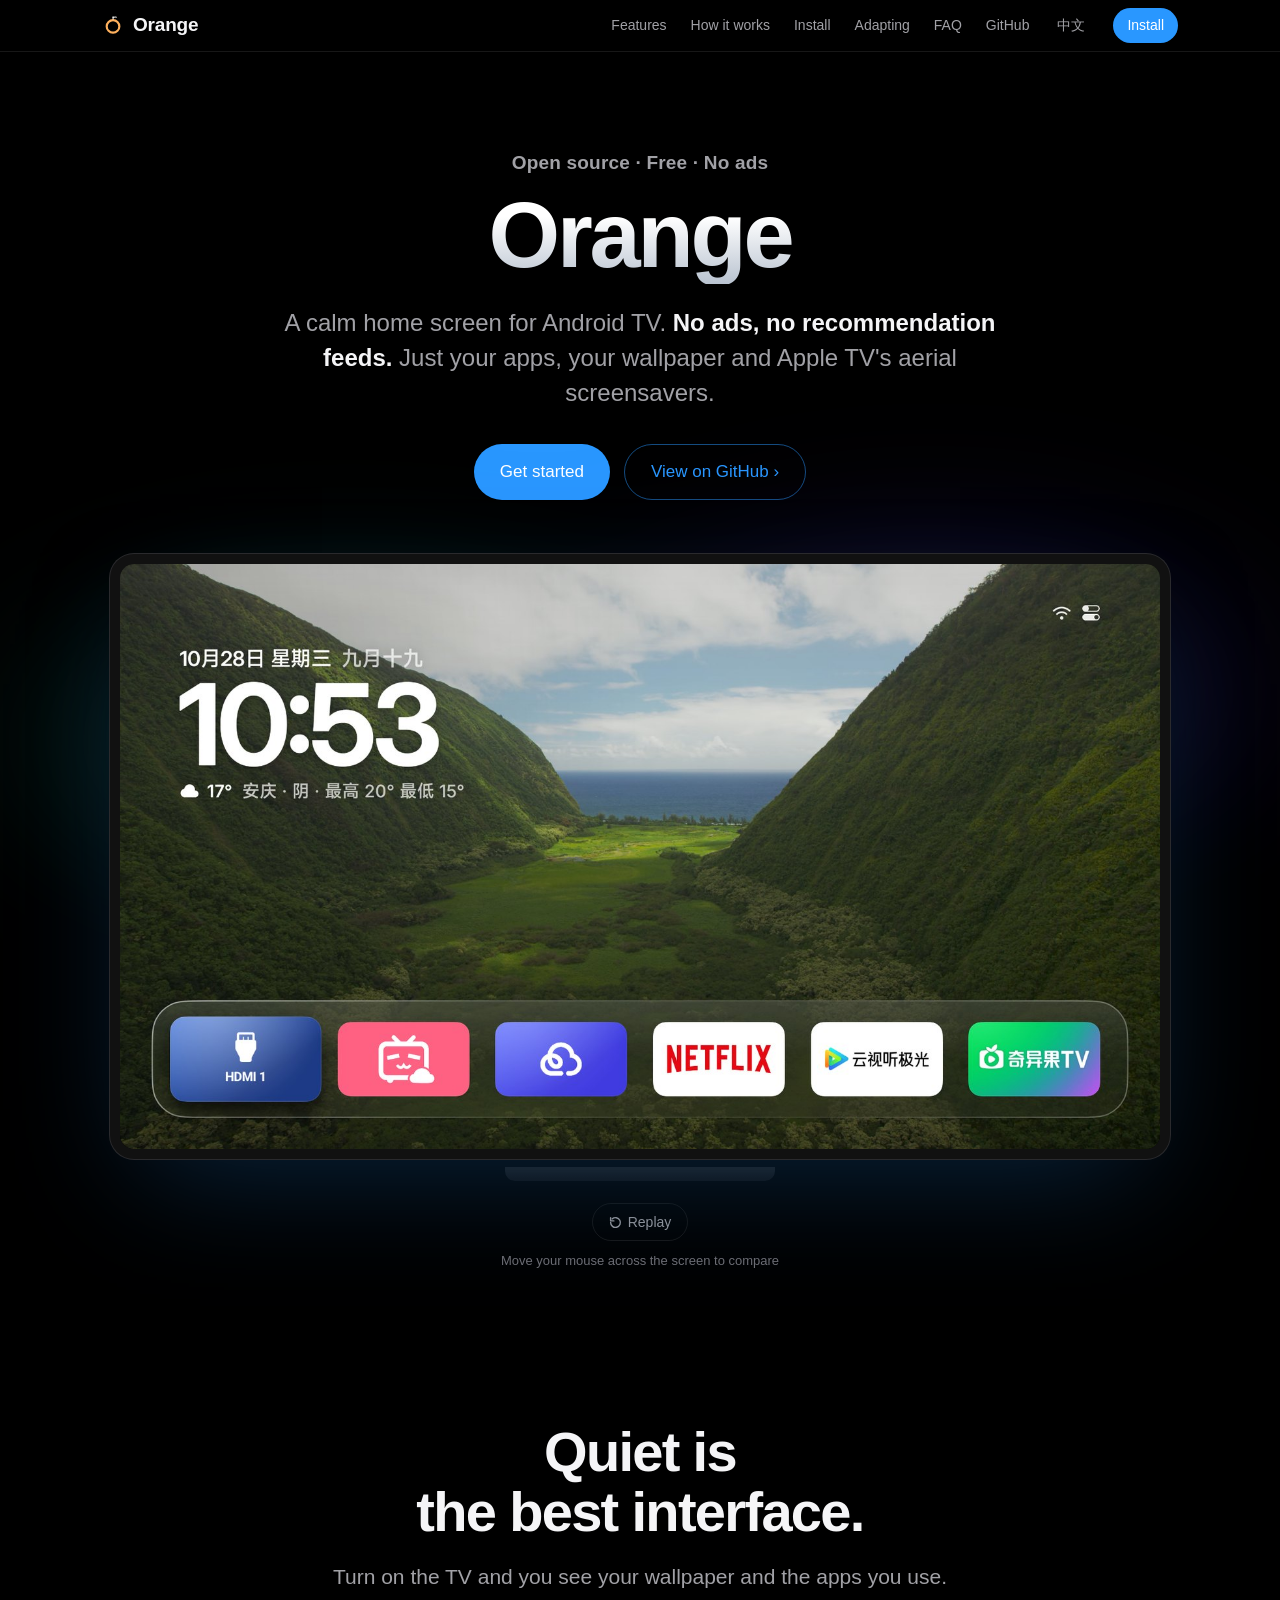
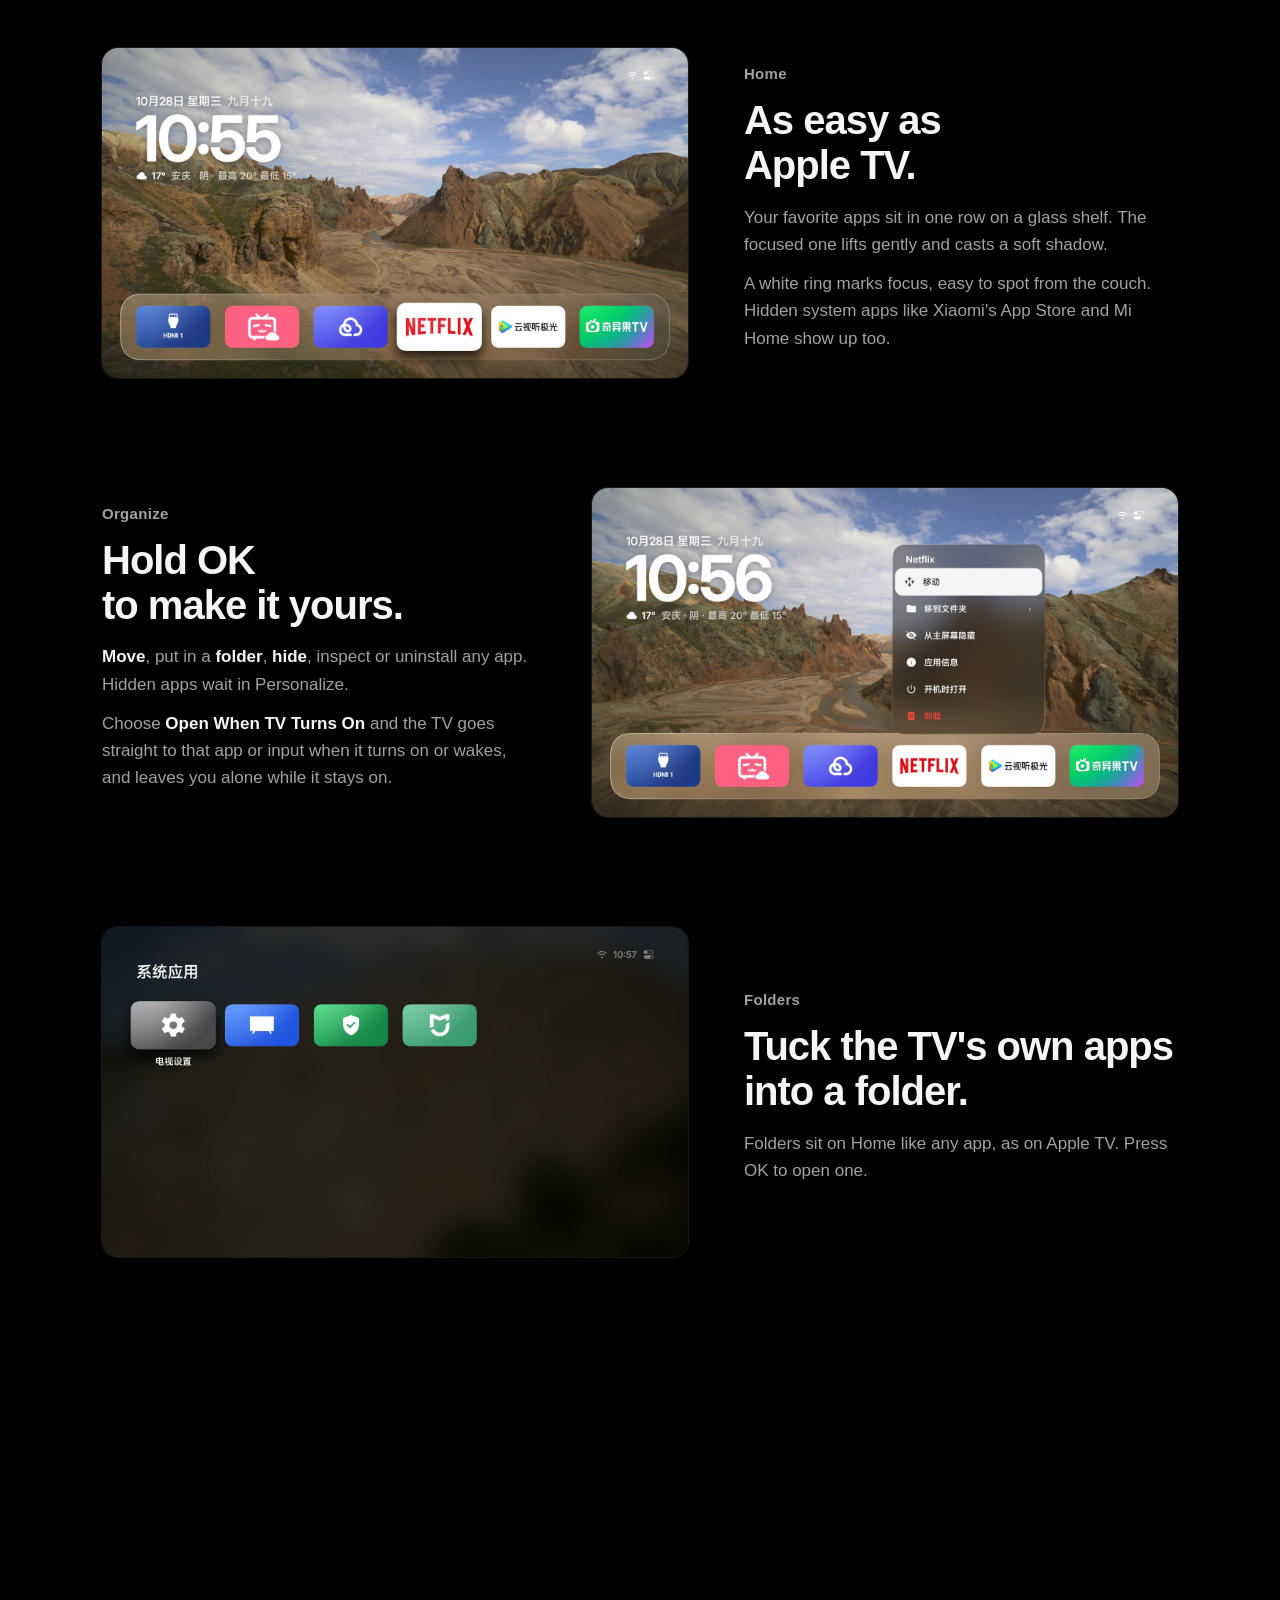
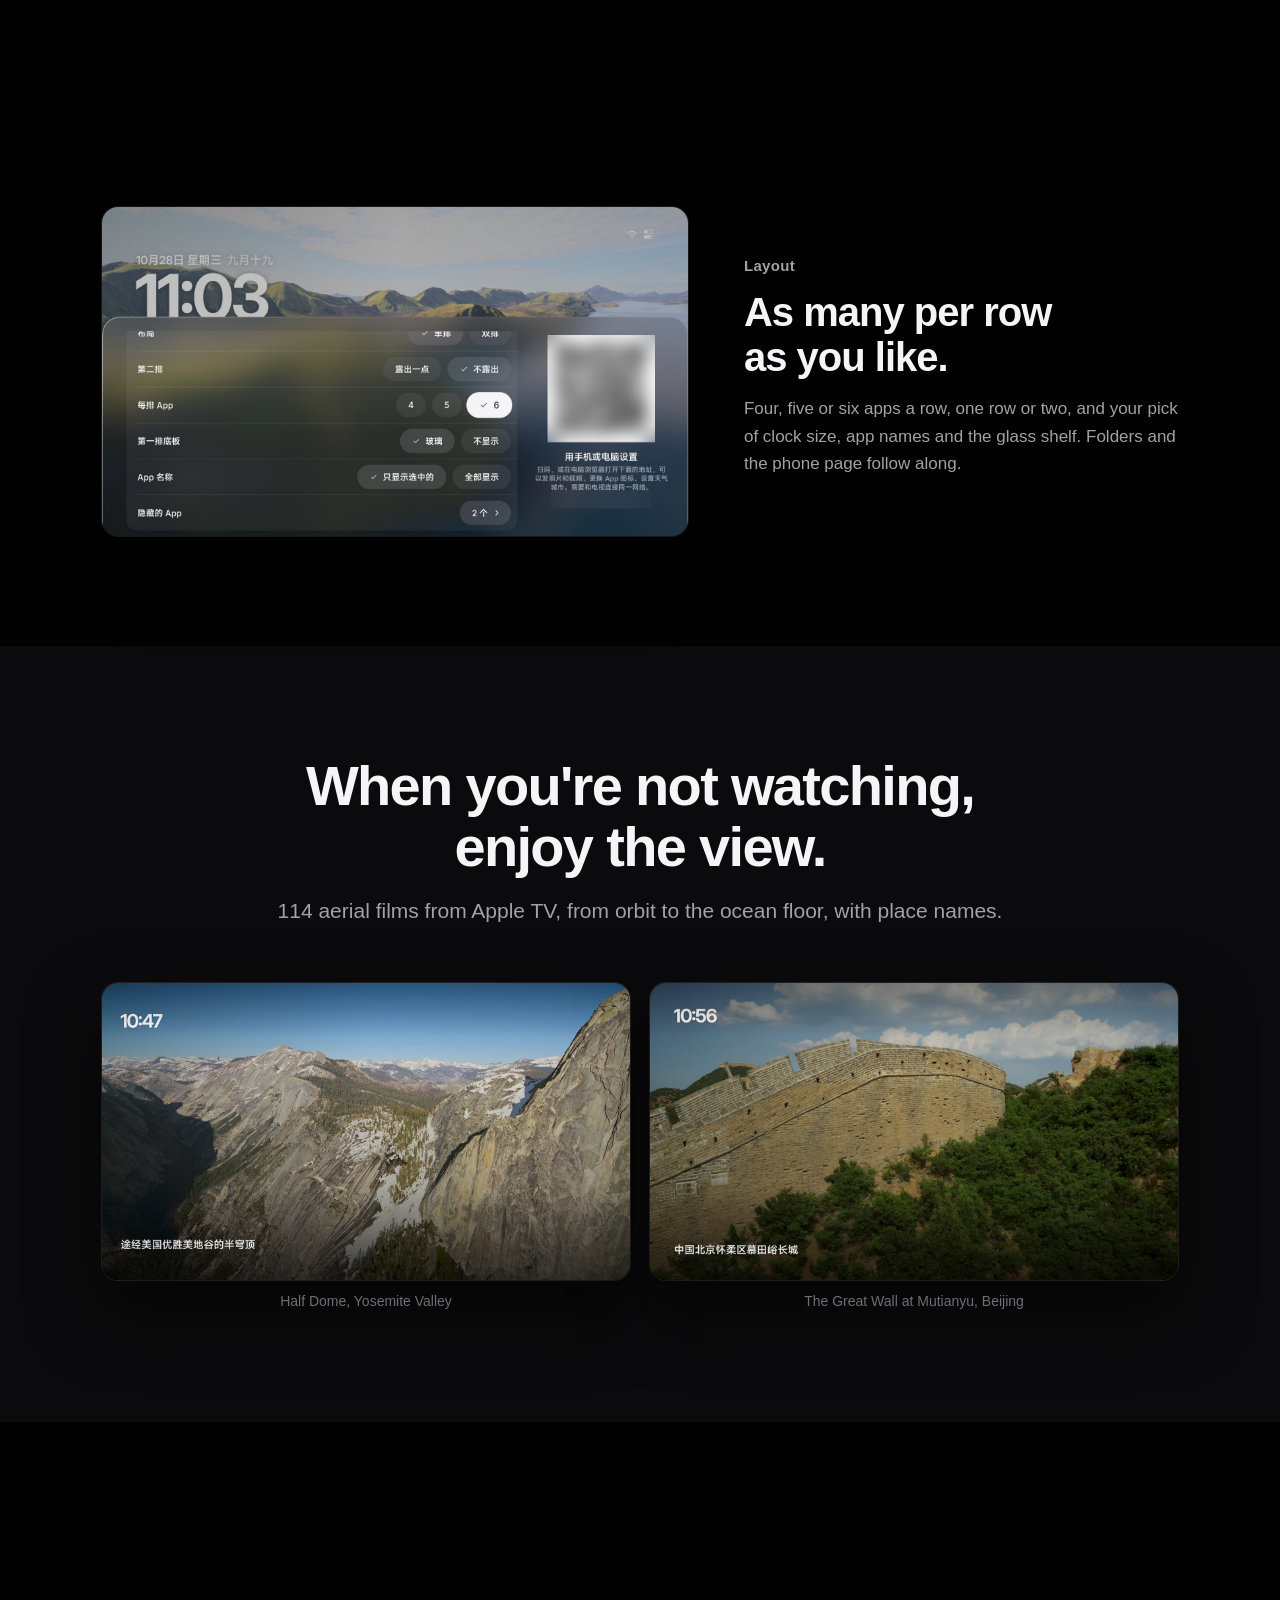
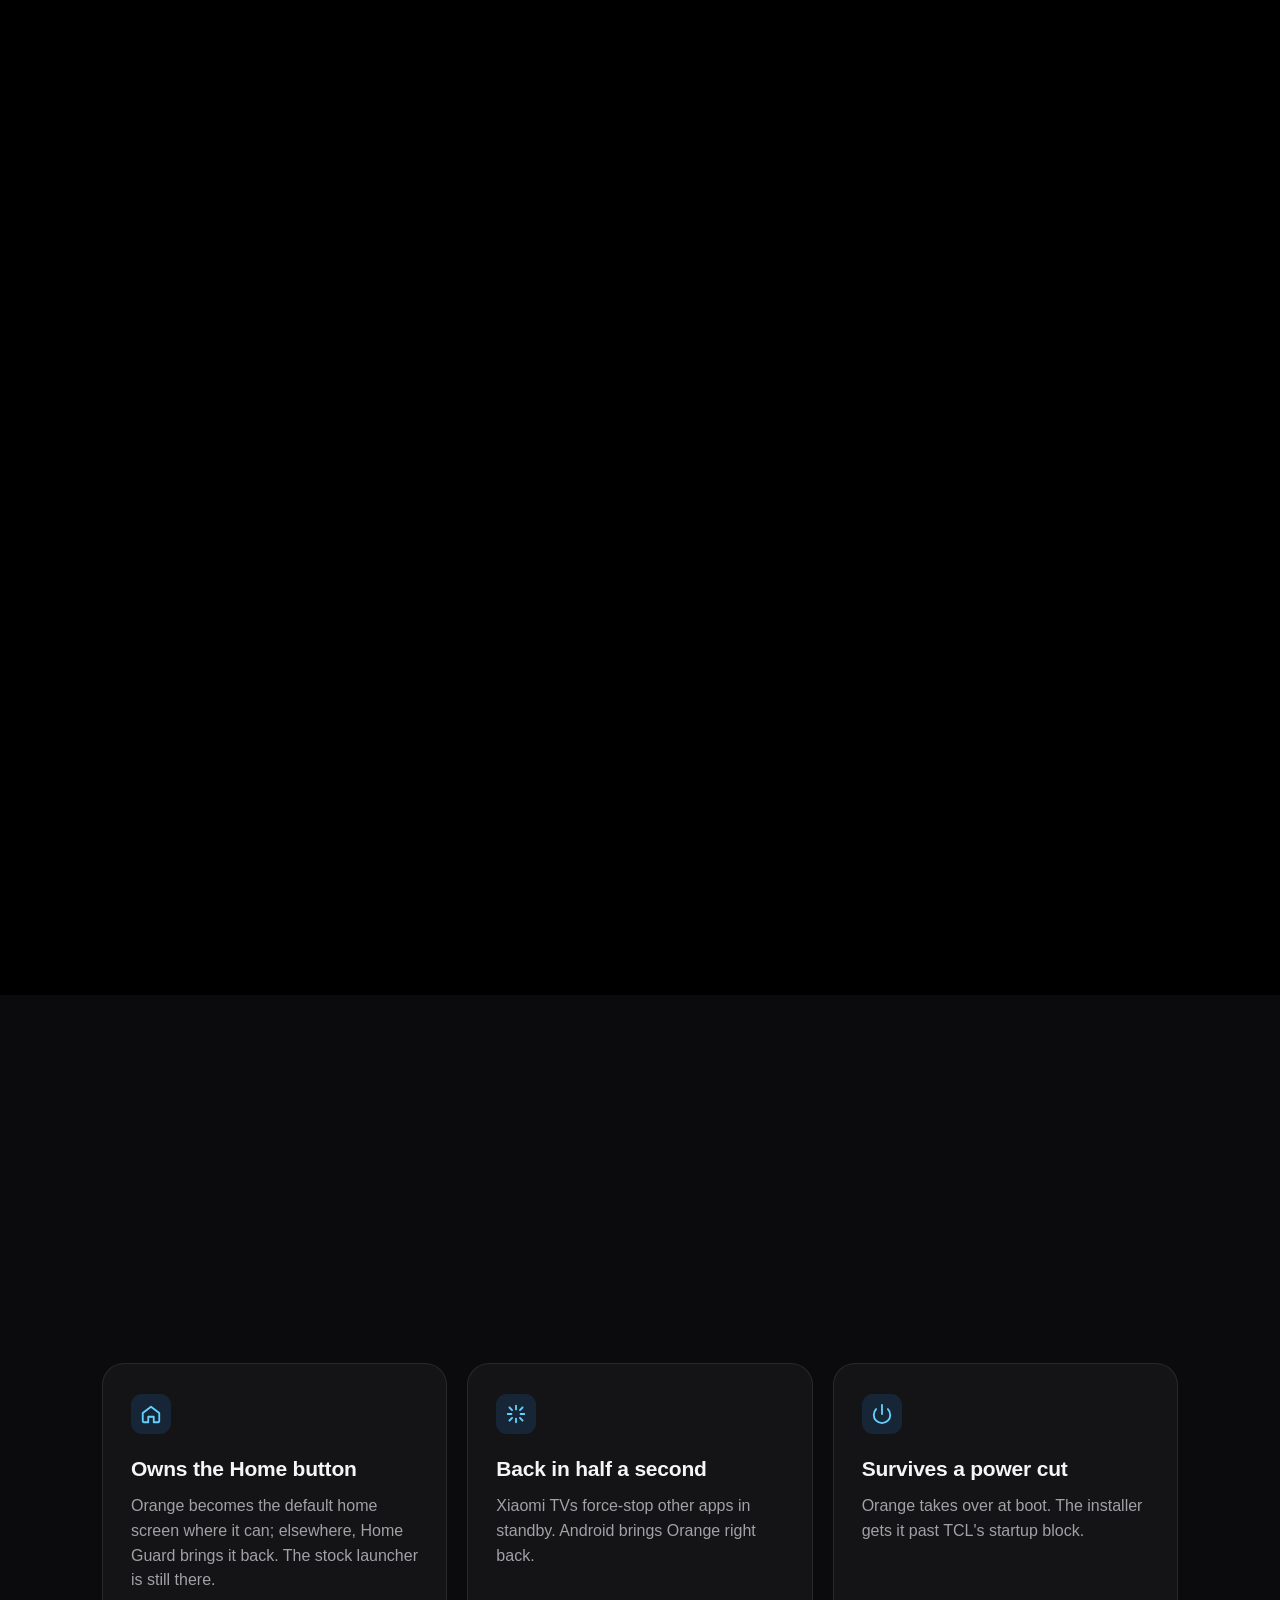
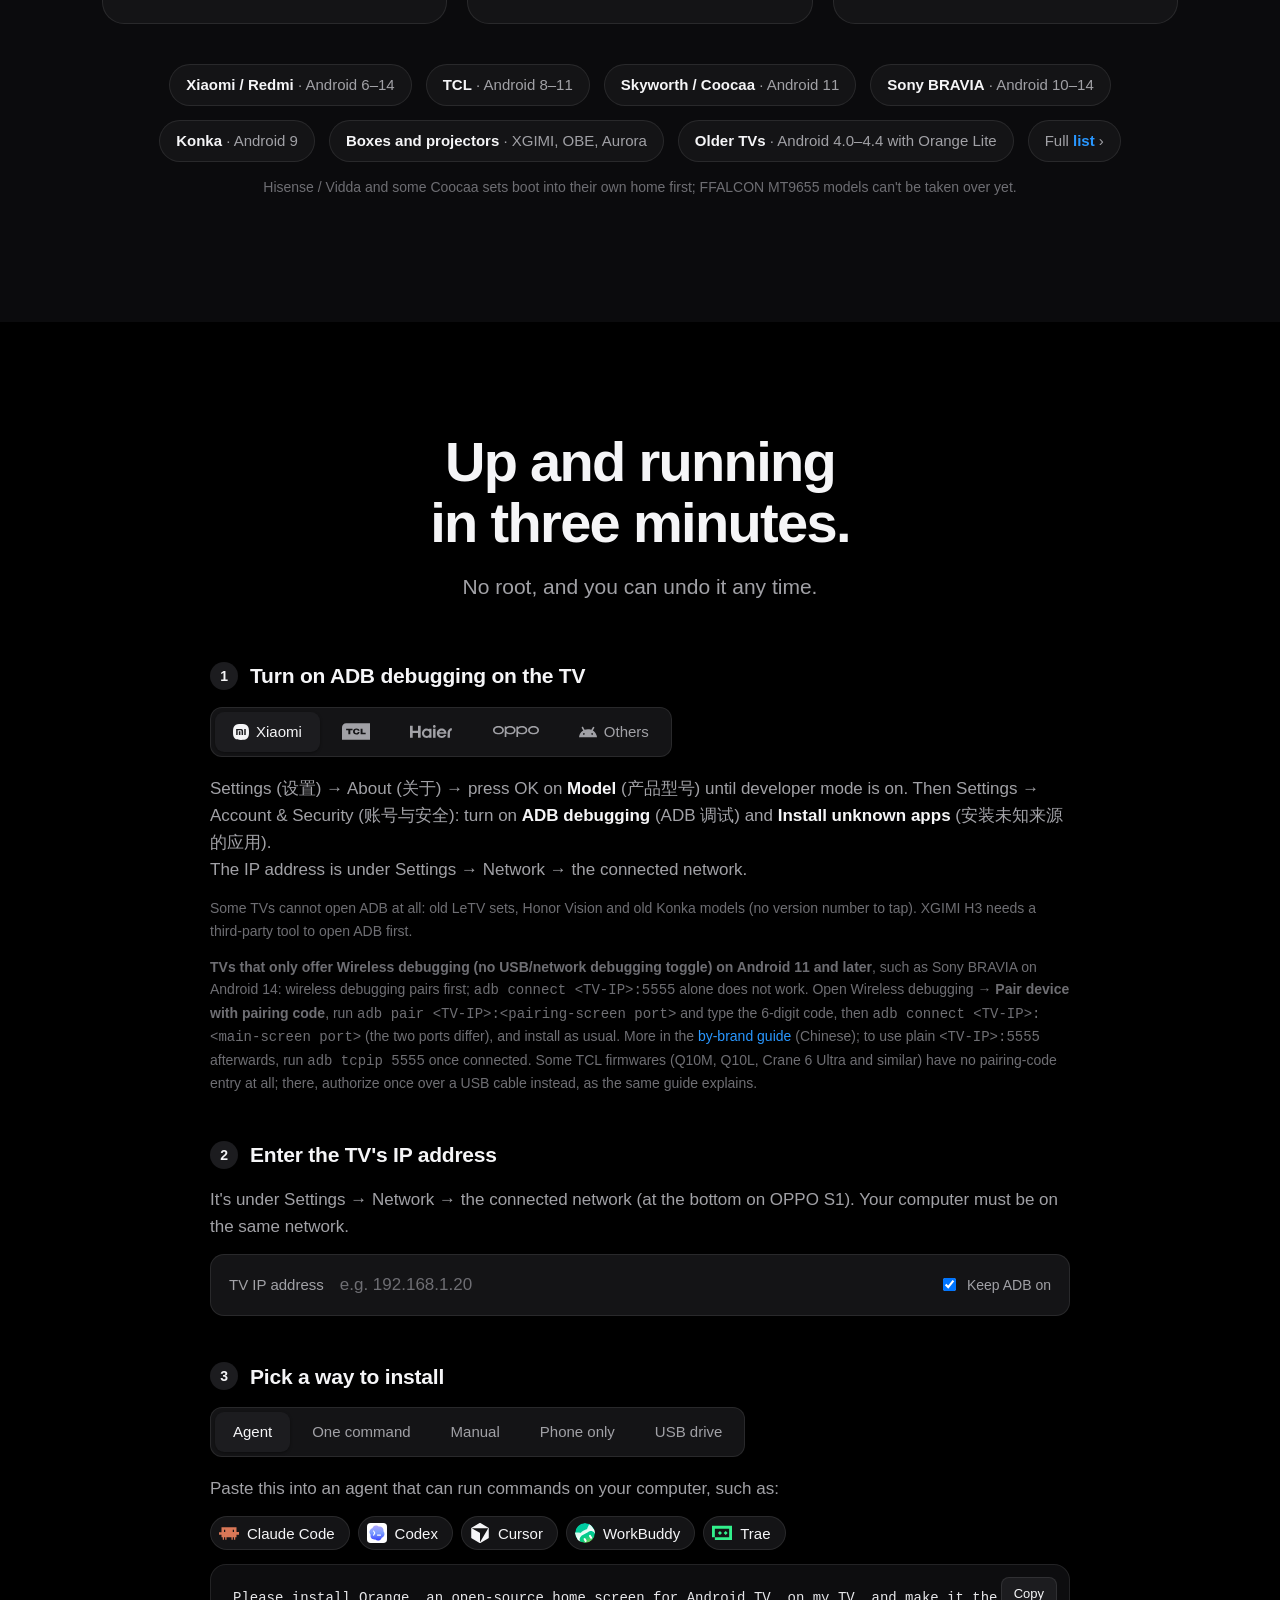
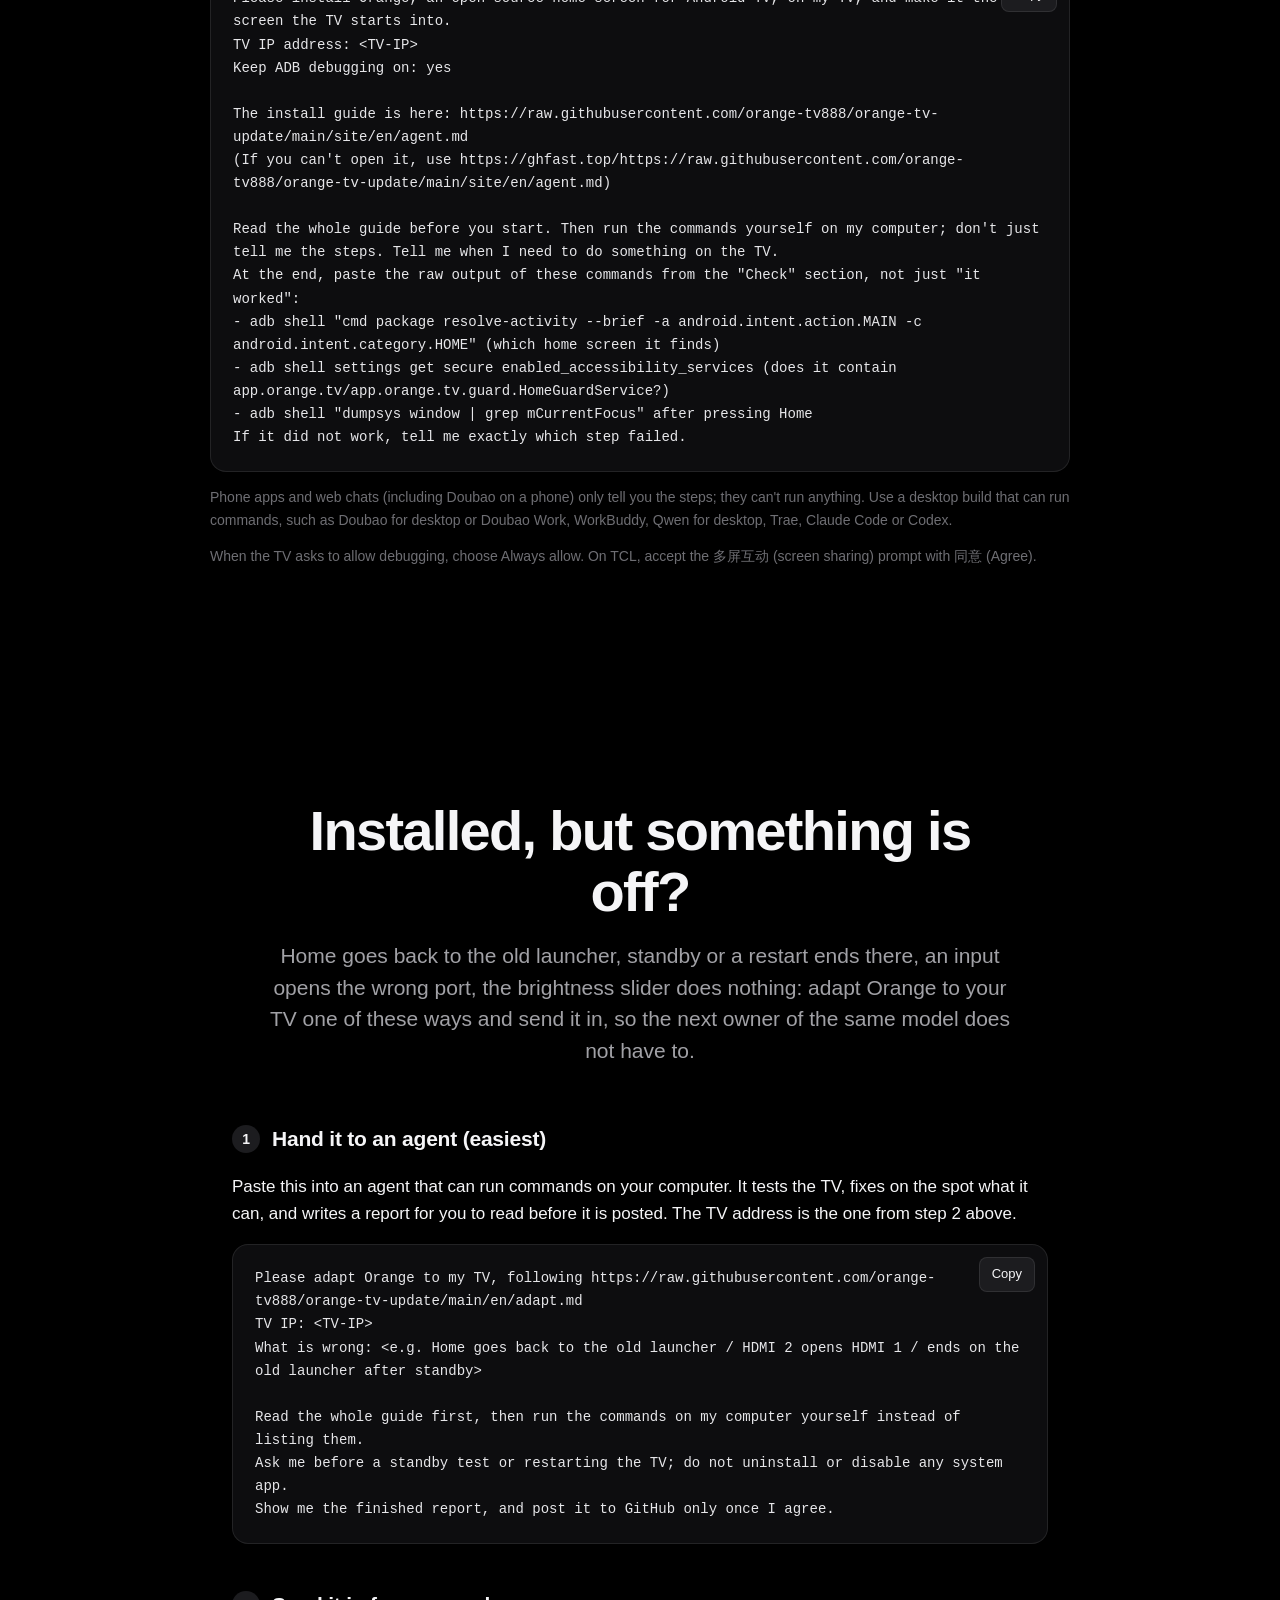
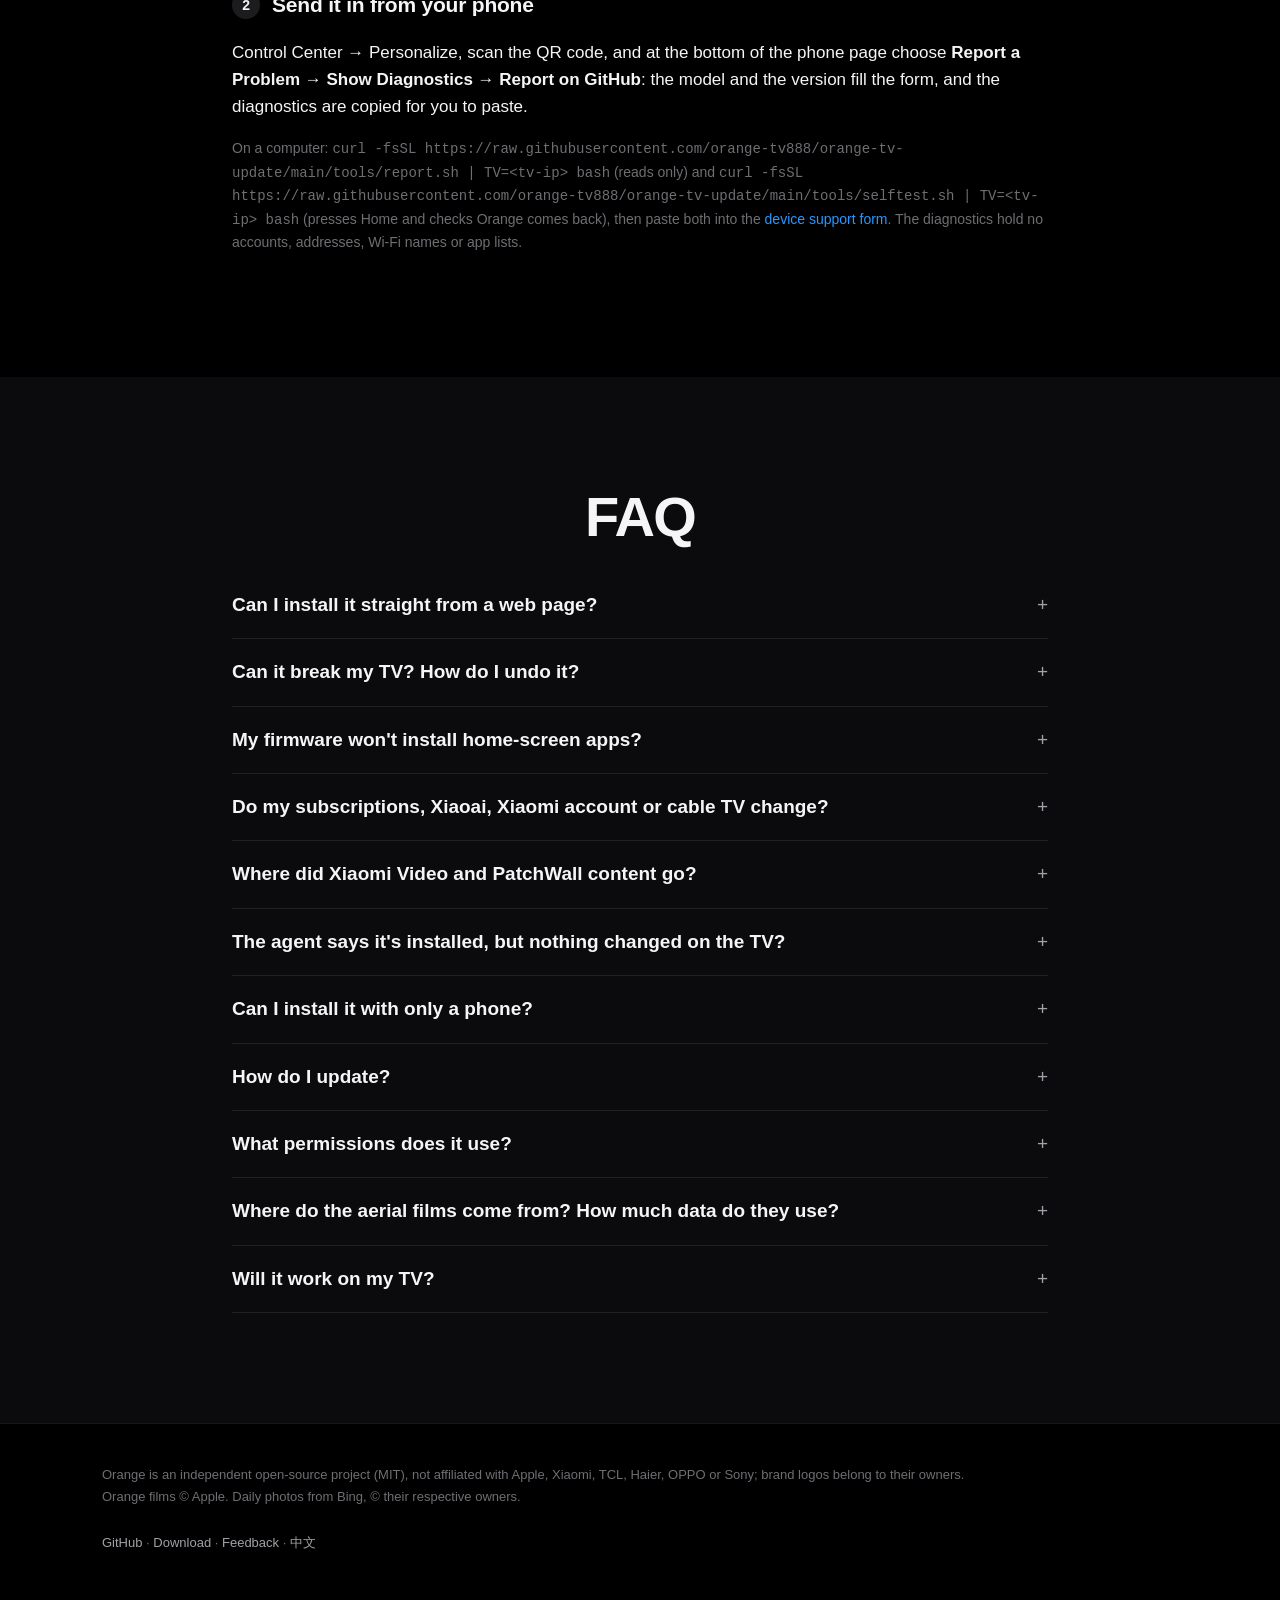
==== commit 9e271c10: "fix(install): drop dead jsDelivr fallbacks, add mirror integrity checks" ====
--- a/site/index.html
+++ b/site/index.html
@@ -390,7 +390,7 @@
 保持 ADB 常开：${keep ? '要' : '不要'}
 
 安装说明在这里：${guide}
-（打不开时用 https://raw.githubusercontent.com/orange-tv888/orange-tv-update/main/site/agent.md ）
+（打不开时用 https://ghfast.top/https://raw.githubusercontent.com/orange-tv888/orange-tv-update/main/site/agent.md ）
 
 请先完整读完安装说明再动手，然后在我的电脑上亲自运行命令，不要只把步骤告诉我。需要我在电视上操作时提醒我。
 最后按说明里的「验收」，把下面几条命令的原始输出原样贴给我，不要只写「成功」：
